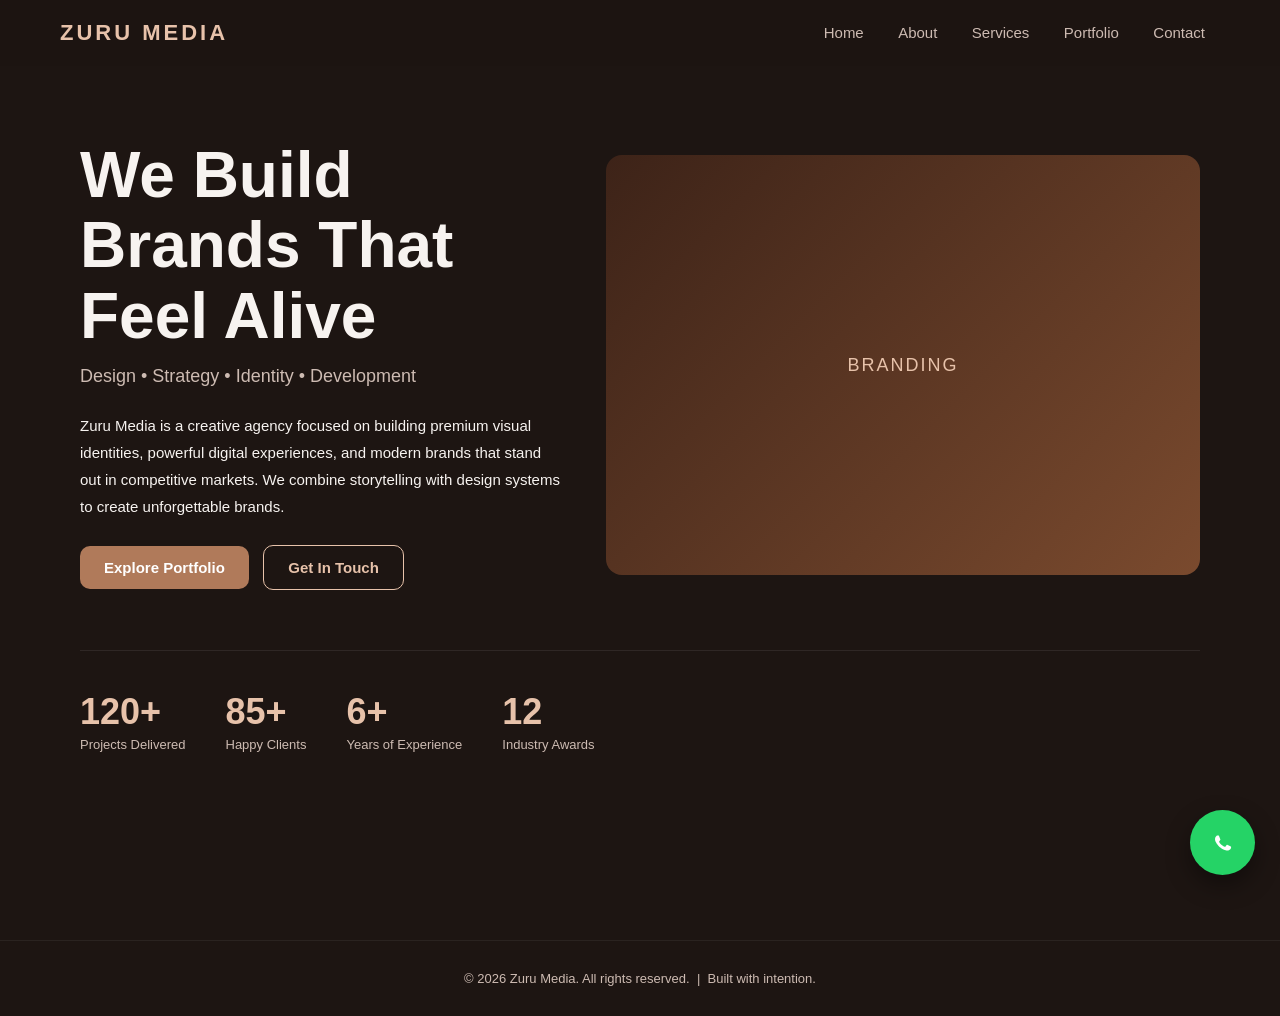
==== index.html @ 412f6a5a "Create index.html with basic layout and styles Add initial HTML structure and styles for Zuru Media " ====
<!DOCTYPE html>  <html lang="en">  
<head>  
<meta charset="UTF-8">  
<meta name="viewport" content="width=device-width, initial-scale=1.0">  
<title>Zuru Media — Elite Studio</title>  <style>  
:root{  
  --bg:#1d1512;  
  --panel:#261c18;  
  --card:#2f221d;  
  --text:#f7f3f0;  
  --muted:#cdbbb2;  
  --accent:#b07a5a;  
  --accent2:#e7c2aa;  
}  
  
*{  
  margin:0;  
  padding:0;  
  box-sizing:border-box;  
  font-family:Segoe UI, sans-serif;  
}  
  
body{  
  background:var(--bg);  
  color:var(--text);  
  overflow-x:hidden;  
}  
  
/* ================= INTRO ================= */  
#intro{  
  position:fixed;  
  inset:0;  
  background:var(--bg);  
  display:flex;  
  flex-direction:column;  
  justify-content:center;  
  align-items:center;  
  z-index:9999;  
  animation:fadeOut 2.5s ease forwards;  
  animation-delay:2s;  
}  
  
#intro h1{  
  font-size:60px;  
  letter-spacing:6px;  
  color:var(--accent2);  
}  
  
#intro p{  
  color:var(--muted);  
  margin-top:10px;  
}  
  
@keyframes fadeOut{  
  to{opacity:0; visibility:hidden;}  
}  
  
/* ================= HEADER ================= */  
header{  
  position:fixed;  
  top:0;  
  width:100%;  
  padding:20px 60px;  
  display:flex;  
  justify-content:space-between;  
  align-items:center;  
  background:rgba(29,21,18,0.85);  
  backdrop-filter:blur(12px);  
  z-index:1000;  
}  
  
.logo{  
  font-size:22px;  
  font-weight:700;  
  letter-spacing:3px;  
  color:var(--accent2);  
}  
  
nav a{  
  margin:0 15px;  
  text-decoration:none;  
  color:var(--muted);  
  font-size:15px;  
  cursor:pointer;  
}  
  
nav a:hover{  
  color:var(--accent2);  
}  
  
/* ================= PAGES ================= */  
.page{  
  display:none;  
  padding:140px 80px 80px;  
  min-height:100vh;  
  animation:fade .6s ease;  
}  
  
.active{display:block;}  
  
@keyframes fade{  
  from{opacity:0; transform:translateY(25px);}  
  to{opacity:1; transform:translateY(0);}  
}  
  
/* ================= HOME ================= */  
.hero{  
  display:flex;  
  justify-content:space-between;  
  align-items:center;  
  gap:40px;  
}  
  
.hero-text{  
  width:45%;  
}  
  
.hero-text h1{  
  font-size:64px;  
  line-height:1.1;  
}  
  
.hero-text p{  
  font-size:18px;  
  color:var(--muted);  
  margin-top:15px;  
}  
  
.hero-text .desc{  
  margin-top:25px;  
  line-height:1.8;  
  font-size:15px;  
}  
  
/* RIGHT SLIDER */  
.slider{  
  width:55%;  
  overflow:hidden;  
  border-radius:16px;  
  position:relative;  
}  
  
.slides{  
  display:flex;  
  width:300%;  
  animation:slide 10s infinite;  
}  
  
.slides img{  
  width:33.333%;  
  height:420px;  
  object-fit:cover;  
}  
  
/* Placeholder slides using gradient blocks */  
.slide-placeholder{  
  width:33.333%;  
  height:420px;  
  flex-shrink:0;  
}  
  
@keyframes slide{  
  0%  {transform:translateX(0);}  
  33% {transform:translateX(-33.333%);}  
  66% {transform:translateX(-66.666%);}  
  100%{transform:translateX(0);}  
}  
  
/* BUTTONS */  
.btn{  
  margin-top:25px;  
  padding:13px 24px;  
  border:none;  
  border-radius:10px;  
  cursor:pointer;  
  font-size:15px;  
  font-weight:600;  
  margin-right:10px;  
  transition:.3s;  
}  
  
.btn-primary{  
  background:var(--accent);  
  color:white;  
}  
  
.btn-primary:hover{  
  background:#c98a68;  
}  
  
.btn-outline{  
  border:1px solid var(--accent2);  
  background:transparent;  
  color:var(--accent2);  
}  
  
.btn-outline:hover{  
  background:var(--accent2);  
  color:var(--bg);  
}  
  
/* ================= STATS ================= */  
.stats{  
  display:flex;  
  gap:40px;  
  margin-top:60px;  
  padding-top:40px;  
  border-top:1px solid rgba(255,255,255,0.08);  
}  
  
.stat h2{  
  font-size:36px;  
  color:var(--accent2);  
}  
  
.stat p{  
  font-size:13px;  
  color:var(--muted);  
  margin-top:4px;  
}  
  
/* ================= SECTION TITLES ================= */  
.section-title{  
  font-size:38px;  
  margin-bottom:10px;  
}  
  
.section-sub{  
  color:var(--muted);  
  margin-bottom:40px;  
  font-size:15px;  
}  
  
/* ================= GRID ================= */  
.grid{  
  display:grid;  
  grid-template-columns:repeat(3,1fr);  
  gap:20px;  
}  
  
/* CARDS */  
.card{  
  background:var(--card);  
  padding:20px;  
  border-radius:14px;  
  transition:.3s;  
  border:1px solid rgba(255,255,255,0.05);  
}  
  
.card:hover{  
  transform:translateY(-8px);  
  border-color:var(--accent);  
}  
  
.card-icon{  
  font-size:32px;  
  margin-bottom:14px;  
}  
  
.card h3{  
  font-size:18px;  
  margin-bottom:8px;  
  color:var(--accent2);  
}  
  
.card p{  
  font-size:14px;  
  color:var(--muted);  
  line-height:1.7;  
}  
  
/* PORTFOLIO */  
.card img{  
  width:100%;  
  height:200px;  
  object-fit:cover;  
  border-radius:10px;  
  margin-bottom:14px;  
}  
  
.portfolio-placeholder{  
  width:100%;  
  height:200px;  
  border-radius:10px;  
  margin-bottom:14px;  
}  
  
.tag{  
  display:inline-block;  
  font-size:11px;  
  padding:4px 10px;  
  border-radius:20px;  
  background:rgba(176,122,90,0.2);  
  color:var(--accent2);  
  margin-bottom:8px;  
}  
  
/* ================= ABOUT ================= */  
.about-grid{  
  display:grid;  
  grid-template-columns:1fr 1fr;  
  gap:60px;  
  align-items:center;  
}  
  
.about-text{  
  font-size:16px;  
  line-height:2;  
  color:var(--muted);  
}  
  
.about-text h2{  
  font-size:36px;  
  color:var(--text);  
  margin-bottom:20px;  
}  
  
.about-values{  
  display:grid;  
  grid-template-columns:1fr 1fr;  
  gap:16px;  
  margin-top:30px;  
}  
  
.value-item{  
  background:var(--card);  
  padding:16px;  
  border-radius:12px;  
  border-left:3px solid var(--accent);  
}  
  
.value-item h4{  
  color:var(--accent2);  
  margin-bottom:4px;  
}  
  
.value-item p{  
  font-size:13px;  
  color:var(--muted);  
}  
  
.team-card{  
  background:var(--card);  
  border-radius:14px;  
  overflow:hidden;  
  text-align:center;  
  padding-bottom:20px;  
  border:1px solid rgba(255,255,255,0.05);  
}  
  
.team-avatar{  
  width:100%;  
  height:220px;  
  display:flex;  
  align-items:center;  
  justify-content:center;  
  font-size:60px;  
  background:linear-gradient(135deg, #2f221d, #3d2a23);  
  margin-bottom:16px;  
}  
  
.team-card h4{  
  font-size:16px;  
  color:var(--accent2);  
}  
  
.team-card p{  
  font-size:13px;  
  color:var(--muted);  
  margin-top:4px;  
}  
  
/* ================= CONTACT ================= */  
.contact-grid{  
  display:grid;  
  grid-template-columns:1fr 1fr;  
  gap:60px;  
}  
  
.contact-info h3{  
  font-size:22px;  
  color:var(--accent2);  
  margin-bottom:20px;  
}  
  
.contact-item{  
  display:flex;  
  align-items:center;  
  gap:14px;  
  margin-bottom:20px;  
  font-size:15px;  
  color:var(--muted);  
}  
  
.contact-item span:first-child{  
  font-size:22px;  
}  
  
input, textarea{  
  width:100%;  
  padding:16px;  
  margin:8px 0;  
  border-radius:10px;  
  background:var(--panel);  
  border:1px solid rgba(255,255,255,0.08);  
  color:white;  
  font-size:15px;  
  outline:none;  
  transition:.3s;  
}  
  
input:focus, textarea:focus{  
  border-color:var(--accent);  
}  
  
textarea{  
  resize:vertical;  
  min-height:140px;  
}  
  
/* ================= FOOTER ================= */  
footer{  
  text-align:center;  
  padding:30px;  
  color:var(--muted);  
  font-size:13px;  
  border-top:1px solid rgba(255,255,255,0.06);  
  margin-top:40px;  
}  
  
/* ================= WHATSAPP ================= */  
.whatsapp{  
  position:fixed;  
  bottom:25px;  
  right:25px;  
  width:65px;  
  height:65px;  
  border-radius:50%;  
  background:#25D366;  
  display:flex;  
  align-items:center;  
  justify-content:center;  
  font-size:30px;  
  box-shadow:0 10px 25px rgba(0,0,0,0.4);  
  text-decoration:none;  
  transition:0.3s;  
  z-index:500;  
}  
  
.whatsapp:hover{  
  transform:scale(1.1);  
}  
  
/* ================= RESPONSIVE ================= */  
@media(max-width:900px){  
  .hero{flex-direction:column;}  
  .hero-text, .slider{width:100%;}  
  .hero-text h1{font-size:40px;}  
  .grid{grid-template-columns:1fr 1fr;}  
  .about-grid, .contact-grid{grid-template-columns:1fr;}  
  .page{padding:120px 30px 60px;}  
  header{padding:18px 24px;}  
}  
  
@media(max-width:600px){  
  .grid{grid-template-columns:1fr;}  
  .stats{flex-wrap:wrap; gap:24px;}  
  .about-values{grid-template-columns:1fr;}  
}  
</style>  </head>  <body>  <!-- INTRO -->  <div id="intro">  
  <h1>ZURU MEDIA</h1>  
  <p>Creative Studio • Branding • Web • Design</p>  
</div>  <!-- HEADER -->  <header>  
  <div class="logo">ZURU MEDIA</div>  
  <nav>  
    <a onclick="go('home')">Home</a>  
    <a onclick="go('about')">About</a>  
    <a onclick="go('services')">Services</a>  
    <a onclick="go('portfolio')">Portfolio</a>  
    <a onclick="go('contact')">Contact</a>  
  </nav>  
</header>  <!-- ==================== HOME ==================== -->  <div class="page active" id="home">  
  <div class="hero">  <div class="hero-text">  
  <h1>We Build Brands That Feel Alive</h1>  
  <p>Design • Strategy • Identity • Development</p>  
  <div class="desc">  
    Zuru Media is a creative agency focused on building premium visual identities,  
    powerful digital experiences, and modern brands that stand out in competitive markets.  
    We combine storytelling with design systems to create unforgettable brands.  
  </div>  
  <button class="btn btn-primary" onclick="go('portfolio')">Explore Portfolio</button>  
  <button class="btn btn-outline" onclick="go('contact')">Get In Touch</button>  
</div>  

<!-- IMAGE SLIDER -->  
<div class="slider">  
  <div class="slides">  
    <div class="slide-placeholder" style="background:linear-gradient(135deg,#3d2318,#7a4a2e);display:flex;align-items:center;justify-content:center;font-size:18px;color:var(--accent2);letter-spacing:2px;">BRANDING</div>  
    <div class="slide-placeholder" style="background:linear-gradient(135deg,#1a2a3a,#2e4a6a);display:flex;align-items:center;justify-content:center;font-size:18px;color:#a0c4e8;letter-spacing:2px;">WEB DESIGN</div>  
    <div class="slide-placeholder" style="background:linear-gradient(135deg,#1e2d1e,#3a5c3a);display:flex;align-items:center;justify-content:center;font-size:18px;color:#a8d5a2;letter-spacing:2px;">IDENTITY</div>  
  </div>  
</div>

  </div>    <!-- STATS -->    <div class="stats">  
    <div class="stat"><h2>120+</h2><p>Projects Delivered</p></div>  
    <div class="stat"><h2>85+</h2><p>Happy Clients</p></div>  
    <div class="stat"><h2>6+</h2><p>Years of Experience</p></div>  
    <div class="stat"><h2>12</h2><p>Industry Awards</p></div>  
  </div>  
</div>  <!-- ==================== ABOUT ==================== -->  <div class="page" id="about">  
  <h2 class="section-title">About Zuru Media</h2>  
  <p class="section-sub">Who we are and what drives us</p>    <div class="about-grid">  
    <div class="about-text">  
      <h2>A Studio Built on Bold Ideas</h2>  
      <p>  
        Founded with a passion for purposeful design, Zuru Media has grown into a full-service  
        creative studio trusted by startups, established businesses, and personal brands alike.  
        We believe great design isn't decoration — it's communication.  
      </p>  
      <p style="margin-top:16px;">  
        Our team of designers, strategists, and developers work in close collaboration to deliver  
        cohesive brand systems that are both beautiful and functional. Every project starts with  
        listening, understanding your vision, and translating it into something the world will remember.  
      </p>  <div class="about-values">  
    <div class="value-item"><h4>🎯 Purpose-Led</h4><p>Every decision tied to your goal.</p></div>  
    <div class="value-item"><h4>✦ Premium Quality</h4><p>No shortcuts, ever.</p></div>  
    <div class="value-item"><h4>🤝 Collaborative</h4><p>You're part of the process.</p></div>  
    <div class="value-item"><h4>⚡ Fast Delivery</h4><p>Timelines we actually keep.</p></div>  
  </div>  
</div>  

<!-- TEAM -->  
<div>  
  <div class="grid" style="grid-template-columns:1fr 1fr;">  
    <div class="team-card">  
      <div class="team-avatar">👤</div>  
      <h4>Nicholas Chijindu Destiny Onyekaozuru</h4>  
      <p>Founder & Creative Director</p>  
    </div>  
    <div class="team-card">  
      <div class="team-avatar">👤</div>  
      <h4>Maya Osai</h4>  
      <p>Lead Brand Strategist</p>  
    </div>  
    <div class="team-card">  
      <div class="team-avatar">👤</div>  
      <h4>Joe Godson</h4>  
      <p>UI / UX Designer</p>  
    </div>  
    <div class="team-card">  
      <div class="team-avatar">👤</div>  
      <h4>Destiny Nicholas</h4>  
      <p>Web Developer</p>  
    </div>  
  </div>  
</div>

  </div>  
</div>  <!-- ==================== SERVICES ==================== -->  <div class="page" id="services">  
  <h2 class="section-title">Our Services</h2>  
  <p class="section-sub">Everything you need to build and grow your brand</p>    <div class="grid">  
    <div class="card">  
      <div class="card-icon">🎨</div>  
      <h3>Brand Identity</h3>  
      <p>Logo design, colour systems, typography, brand guidelines, and full visual identity packages crafted to make you instantly recognisable.</p>  
    </div>  
    <div class="card">  
      <div class="card-icon">💻</div>  
      <h3>Web Design & Dev</h3>  
      <p>Custom websites and landing pages that are fast, responsive, and conversion-optimised — built from scratch or on modern platforms.</p>  
    </div>  
    <div class="card">  
      <div class="card-icon">📱</div>  
      <h3>Social Media Design</h3>  
      <p>Scroll-stopping content templates, profile branding, and campaign visuals that keep your social presence consistent and compelling.</p>  
    </div>  
    <div class="card">  
      <div class="card-icon">📦</div>  
      <h3>Packaging Design</h3>  
      <p>Product packaging that stands out on shelves and online — from concept sketches to print-ready files with supplier coordination.</p>  
    </div>  
    <div class="card">  
      <div class="card-icon">🎬</div>  
      <h3>Motion & Video</h3>  
      <p>Animated logos, explainer videos, social reels, and brand films that bring your story to life with polish and energy.</p>  
    </div>  
    <div class="card">  
      <div class="card-icon">📈</div>  
      <h3>Brand Strategy</h3>  
      <p>Positioning, tone of voice, audience research, and competitive analysis — the strategic foundation every great brand is built on.</p>  
    </div>  
  </div>  
</div>  <!-- ==================== PORTFOLIO ==================== -->  <div class="page" id="portfolio">  
  <h2 class="section-title">Our Work</h2>  
  <p class="section-sub">Selected projects from our studio</p>    <div class="grid">  
    <div class="card">  
      <div class="portfolio-placeholder" style="background:linear-gradient(135deg,#3d2318,#7a4a2e);display:flex;align-items:center;justify-content:center;font-size:30px;">🏷️</div>  
      <span class="tag">Branding</span>  
      <h3>Kova Coffee Co.</h3>  
      <p style="font-size:14px;color:var(--muted);">Full brand identity, packaging, and web presence for an artisan coffee roastery.</p>  
    </div>  
    <div class="card">  
      <div class="portfolio-placeholder" style="background:linear-gradient(135deg,#1a2a3a,#2e4a6a);display:flex;align-items:center;justify-content:center;font-size:30px;">💻</div>  
      <span class="tag">Web Design</span>  
      <h3>Nexus Architecture</h3>  
      <p style="font-size:14px;color:var(--muted);">Minimal, award-winning website for a modern architecture and interiors firm.</p>  
    </div>  
    <div class="card">  
      <div class="portfolio-placeholder" style="background:linear-gradient(135deg,#2a1a3a,#5a2e6a);display:flex;align-items:center;justify-content:center;font-size:30px;">📦</div>  
      <span class="tag">Packaging</span>  
      <h3>Lumé Skincare</h3>  
      <p style="font-size:14px;color:var(--muted);">Luxury packaging system and brand identity for a premium skincare launch.</p>  
    </div>  
    <div class="card">  
      <div class="portfolio-placeholder" style="background:linear-gradient(135deg,#1e2d1e,#3a5c3a);display:flex;align-items:center;justify-content:center;font-size:30px;">📱</div>  
      <span class="tag">Social Media</span>  
      <h3>Verde Restaurant</h3>  
      <p style="font-size:14px;color:var(--muted);">Social content system, rebranding, and campaign design for a trendy urban eatery.</p>  
    </div>  
    <div class="card">  
      <div class="portfolio-placeholder" style="background:linear-gradient(135deg,#3a2a1e,#6a4a2e);display:flex;align-items:center;justify-content:center;font-size:30px;">🎬</div>  
      <span class="tag">Motion</span>  
      <h3>Orion Tech</h3>  
      <p style="font-size:14px;color:var(--muted);">Animated brand video, logo reveal, and product explainer for a SaaS startup.</p>  
    </div>  
    <div class="card">  
      <div class="portfolio-placeholder" style="background:linear-gradient(135deg,#2a1a1a,#5a2a2a);display:flex;align-items:center;justify-content:center;font-size:30px;">🎨</div>  
      <span class="tag">Brand Strategy</span>  
      <h3>Forma Fitness</h3>  
      <p style="font-size:14px;color:var(--muted);">Full rebrand with new positioning, visual identity, and digital rollout strategy.</p>  
    </div>  
  </div>  
</div>  <!-- ==================== CONTACT ==================== -->  <div class="page" id="contact">  
  <h2 class="section-title">Get In Touch</h2>  
  <p class="section-sub">Let's start building something great together</p>    <div class="contact-grid">  
    <div class="contact-info">  
      <h3>We'd Love to Hear From You</h3>  
      <p style="color:var(--muted);font-size:15px;line-height:1.8;margin-bottom:30px;">  
        Whether you have a clear brief or just an idea, reach out and let's explore what's possible.  
        We typically respond within 24 hours.  
      </p>  
      <div class="contact-item"><span>📧</span><span>hello@zurumedia.com</span></div>  
      <div class="contact-item"><span>📞</span><span>+2348102407071</span></div>  
      <div class="contact-item"><span>📍</span><span>PH · Nigeria · Remote</span></div>  
      <div class="contact-item"><span>🕐</span><span>Mon – Fri, 9am – 6pm</span></div>  
    </div>  <div>  
  <input type="text" placeholder="Your Name" />  
  <input type="email" placeholder="Email Address" />  
  <input type="text" placeholder="Subject" />  
  <textarea placeholder="Tell us about your project..."></textarea>  
  <button class="btn btn-primary" style="width:100%;margin-top:6px;" onclick="handleSubmit()">Send Message</button>  
</div>

  </div>  
</div>  <!-- FOOTER -->  <footer>  
  <p>© 2026 Zuru Media. All rights reserved. &nbsp;|&nbsp; Built with intention.</p>  
</footer>  <!-- WHATSAPP FLOAT -->  <a class="whatsapp" href="https://wa.me/2348102407071" target="_blank" title="Chat on WhatsApp">  
  <svg xmlns="http://www.w3.org/2000/svg" width="32" height="32" viewBox="0 0 24 24" fill="white">  
    <path d="M17.472 14.382c-.297-.149-1.758-.867-2.03-.967-.273-.099-.471-.148-.67.15-.197.297-.767.966-.94 1.164-.173.199-.347.223-.644.075-.297-.15-1.255-.463-2.39-1.475-.883-.788-1.48-1.761-1.653-2.059-.173-.297-.018-.458.13-.606.134-.133.298-.347.446-.52.149-.174.198-.298.298-.497.099-.198.05-.371-.025-.52-.075-.149-.669-1.612-.916-2.207-.242-.579-.487-.5-.669-.51-.173-.008-.371-.01-.57-.01-.198 0-.52.074-.792.372-.272.297-1.04 1.016-1.04 2.479 0 1.462 1.065 2.875 1.213 3.074.149.198 2.096 3.2 5.077 4.487.709.306 1.262.489 1.694.625.712.227 1.36.195 1.871.118.571-.085 1.758-.719 2.006-1.413.248-.694.248-1.289.173-1.413-.074-.124-.272-.198-.57-.347z"/>  
    <path d="M12 0C5.373 0 0 5.373 0 12c0 2.123.554 4.118 1.528 5.847L.057 23.886a.5.5 0 0 0 .609.61l6.102-1.485A
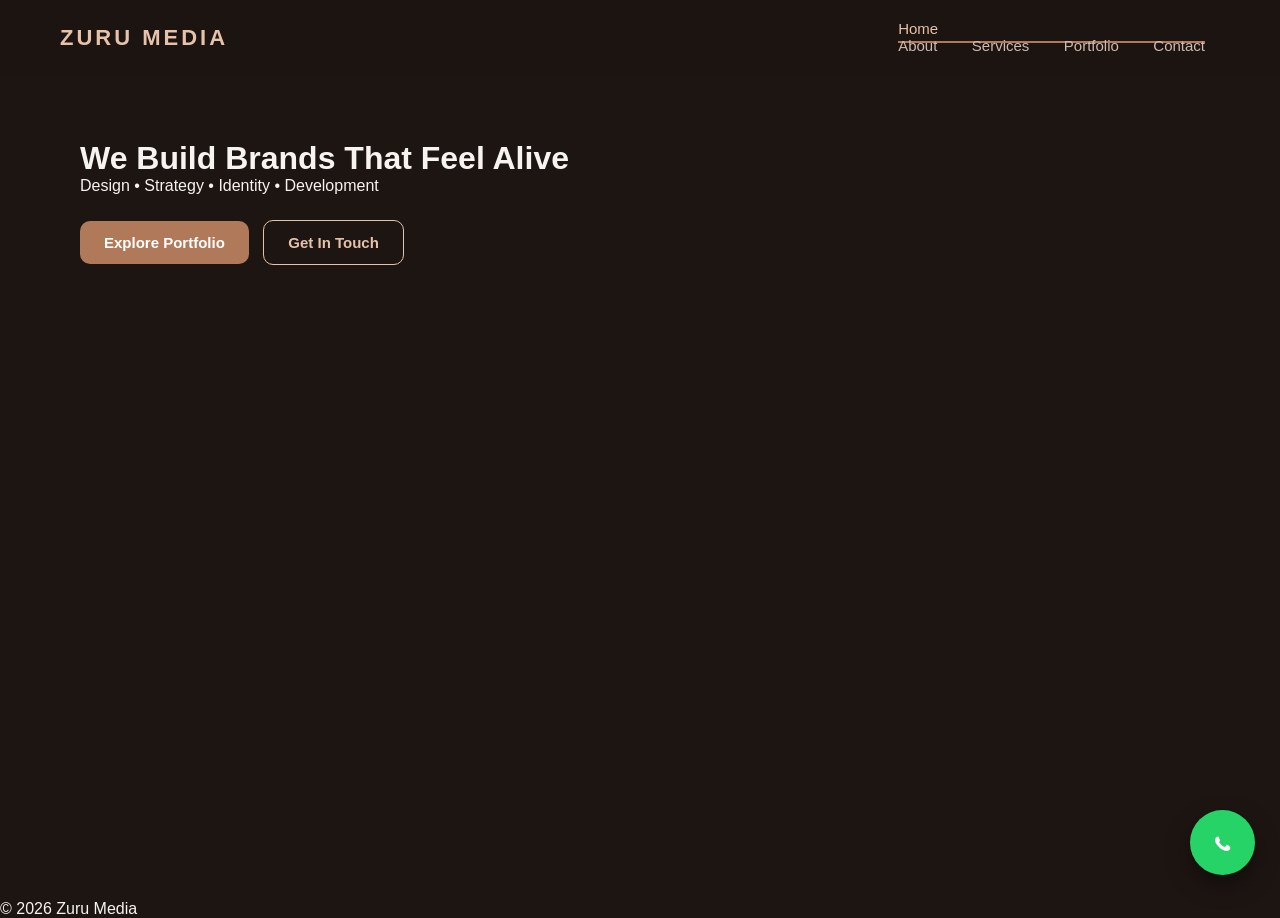
==== commit 1a226038: "Create index.html" ====
--- a/index.html
+++ b/index.html
@@ -1,660 +1,296 @@
-<!DOCTYPE html>  <html lang="en">  
-<head>  
-<meta charset="UTF-8">  
-<meta name="viewport" content="width=device-width, initial-scale=1.0">  
-<title>Zuru Media — Elite Studio</title>  <style>  
-:root{  
-  --bg:#1d1512;  
-  --panel:#261c18;  
-  --card:#2f221d;  
-  --text:#f7f3f0;  
-  --muted:#cdbbb2;  
-  --accent:#b07a5a;  
-  --accent2:#e7c2aa;  
-}  
-  
-*{  
-  margin:0;  
-  padding:0;  
-  box-sizing:border-box;  
-  font-family:Segoe UI, sans-serif;  
-}  
-  
-body{  
-  background:var(--bg);  
-  color:var(--text);  
-  overflow-x:hidden;  
-}  
-  
-/* ================= INTRO ================= */  
-#intro{  
-  position:fixed;  
-  inset:0;  
-  background:var(--bg);  
-  display:flex;  
-  flex-direction:column;  
-  justify-content:center;  
-  align-items:center;  
-  z-index:9999;  
-  animation:fadeOut 2.5s ease forwards;  
-  animation-delay:2s;  
-}  
-  
-#intro h1{  
-  font-size:60px;  
-  letter-spacing:6px;  
-  color:var(--accent2);  
-}  
-  
-#intro p{  
-  color:var(--muted);  
-  margin-top:10px;  
-}  
-  
-@keyframes fadeOut{  
-  to{opacity:0; visibility:hidden;}  
-}  
-  
-/* ================= HEADER ================= */  
-header{  
-  position:fixed;  
-  top:0;  
-  width:100%;  
-  padding:20px 60px;  
-  display:flex;  
-  justify-content:space-between;  
-  align-items:center;  
-  background:rgba(29,21,18,0.85);  
-  backdrop-filter:blur(12px);  
-  z-index:1000;  
-}  
-  
-.logo{  
-  font-size:22px;  
-  font-weight:700;  
-  letter-spacing:3px;  
-  color:var(--accent2);  
-}  
-  
-nav a{  
-  margin:0 15px;  
-  text-decoration:none;  
-  color:var(--muted);  
-  font-size:15px;  
-  cursor:pointer;  
-}  
-  
-nav a:hover{  
-  color:var(--accent2);  
-}  
-  
-/* ================= PAGES ================= */  
-.page{  
-  display:none;  
-  padding:140px 80px 80px;  
-  min-height:100vh;  
-  animation:fade .6s ease;  
-}  
-  
-.active{display:block;}  
-  
-@keyframes fade{  
-  from{opacity:0; transform:translateY(25px);}  
-  to{opacity:1; transform:translateY(0);}  
-}  
-  
-/* ================= HOME ================= */  
-.hero{  
-  display:flex;  
-  justify-content:space-between;  
-  align-items:center;  
-  gap:40px;  
-}  
-  
-.hero-text{  
-  width:45%;  
-}  
-  
-.hero-text h1{  
-  font-size:64px;  
-  line-height:1.1;  
-}  
-  
-.hero-text p{  
-  font-size:18px;  
-  color:var(--muted);  
-  margin-top:15px;  
-}  
-  
-.hero-text .desc{  
-  margin-top:25px;  
-  line-height:1.8;  
-  font-size:15px;  
-}  
-  
-/* RIGHT SLIDER */  
-.slider{  
-  width:55%;  
-  overflow:hidden;  
-  border-radius:16px;  
-  position:relative;  
-}  
-  
-.slides{  
-  display:flex;  
-  width:300%;  
-  animation:slide 10s infinite;  
-}  
-  
-.slides img{  
-  width:33.333%;  
-  height:420px;  
-  object-fit:cover;  
-}  
-  
-/* Placeholder slides using gradient blocks */  
-.slide-placeholder{  
-  width:33.333%;  
-  height:420px;  
-  flex-shrink:0;  
-}  
-  
-@keyframes slide{  
-  0%  {transform:translateX(0);}  
-  33% {transform:translateX(-33.333%);}  
-  66% {transform:translateX(-66.666%);}  
-  100%{transform:translateX(0);}  
-}  
-  
-/* BUTTONS */  
-.btn{  
-  margin-top:25px;  
-  padding:13px 24px;  
-  border:none;  
-  border-radius:10px;  
-  cursor:pointer;  
-  font-size:15px;  
-  font-weight:600;  
-  margin-right:10px;  
-  transition:.3s;  
-}  
-  
-.btn-primary{  
-  background:var(--accent);  
-  color:white;  
-}  
-  
-.btn-primary:hover{  
-  background:#c98a68;  
-}  
-  
-.btn-outline{  
-  border:1px solid var(--accent2);  
-  background:transparent;  
-  color:var(--accent2);  
-}  
-  
-.btn-outline:hover{  
-  background:var(--accent2);  
-  color:var(--bg);  
-}  
-  
-/* ================= STATS ================= */  
-.stats{  
-  display:flex;  
-  gap:40px;  
-  margin-top:60px;  
-  padding-top:40px;  
-  border-top:1px solid rgba(255,255,255,0.08);  
-}  
-  
-.stat h2{  
-  font-size:36px;  
-  color:var(--accent2);  
-}  
-  
-.stat p{  
-  font-size:13px;  
-  color:var(--muted);  
-  margin-top:4px;  
-}  
-  
-/* ================= SECTION TITLES ================= */  
-.section-title{  
-  font-size:38px;  
-  margin-bottom:10px;  
-}  
-  
-.section-sub{  
-  color:var(--muted);  
-  margin-bottom:40px;  
-  font-size:15px;  
-}  
-  
-/* ================= GRID ================= */  
-.grid{  
-  display:grid;  
-  grid-template-columns:repeat(3,1fr);  
-  gap:20px;  
-}  
-  
-/* CARDS */  
-.card{  
-  background:var(--card);  
-  padding:20px;  
-  border-radius:14px;  
-  transition:.3s;  
-  border:1px solid rgba(255,255,255,0.05);  
-}  
-  
-.card:hover{  
-  transform:translateY(-8px);  
-  border-color:var(--accent);  
-}  
-  
-.card-icon{  
-  font-size:32px;  
-  margin-bottom:14px;  
-}  
-  
-.card h3{  
-  font-size:18px;  
-  margin-bottom:8px;  
-  color:var(--accent2);  
-}  
-  
-.card p{  
-  font-size:14px;  
-  color:var(--muted);  
-  line-height:1.7;  
-}  
-  
-/* PORTFOLIO */  
-.card img{  
-  width:100%;  
-  height:200px;  
-  object-fit:cover;  
-  border-radius:10px;  
-  margin-bottom:14px;  
-}  
-  
-.portfolio-placeholder{  
-  width:100%;  
-  height:200px;  
-  border-radius:10px;  
-  margin-bottom:14px;  
-}  
-  
-.tag{  
-  display:inline-block;  
-  font-size:11px;  
-  padding:4px 10px;  
-  border-radius:20px;  
-  background:rgba(176,122,90,0.2);  
-  color:var(--accent2);  
-  margin-bottom:8px;  
-}  
-  
-/* ================= ABOUT ================= */  
-.about-grid{  
-  display:grid;  
-  grid-template-columns:1fr 1fr;  
-  gap:60px;  
-  align-items:center;  
-}  
-  
-.about-text{  
-  font-size:16px;  
-  line-height:2;  
-  color:var(--muted);  
-}  
-  
-.about-text h2{  
-  font-size:36px;  
-  color:var(--text);  
-  margin-bottom:20px;  
-}  
-  
-.about-values{  
-  display:grid;  
-  grid-template-columns:1fr 1fr;  
-  gap:16px;  
-  margin-top:30px;  
-}  
-  
-.value-item{  
-  background:var(--card);  
-  padding:16px;  
-  border-radius:12px;  
-  border-left:3px solid var(--accent);  
-}  
-  
-.value-item h4{  
-  color:var(--accent2);  
-  margin-bottom:4px;  
-}  
-  
-.value-item p{  
-  font-size:13px;  
-  color:var(--muted);  
-}  
-  
-.team-card{  
-  background:var(--card);  
-  border-radius:14px;  
-  overflow:hidden;  
-  text-align:center;  
-  padding-bottom:20px;  
-  border:1px solid rgba(255,255,255,0.05);  
-}  
-  
-.team-avatar{  
-  width:100%;  
-  height:220px;  
-  display:flex;  
-  align-items:center;  
-  justify-content:center;  
-  font-size:60px;  
-  background:linear-gradient(135deg, #2f221d, #3d2a23);  
-  margin-bottom:16px;  
-}  
-  
-.team-card h4{  
-  font-size:16px;  
-  color:var(--accent2);  
-}  
-  
-.team-card p{  
-  font-size:13px;  
-  color:var(--muted);  
-  margin-top:4px;  
-}  
-  
-/* ================= CONTACT ================= */  
-.contact-grid{  
-  display:grid;  
-  grid-template-columns:1fr 1fr;  
-  gap:60px;  
-}  
-  
-.contact-info h3{  
-  font-size:22px;  
-  color:var(--accent2);  
-  margin-bottom:20px;  
-}  
-  
-.contact-item{  
-  display:flex;  
-  align-items:center;  
-  gap:14px;  
-  margin-bottom:20px;  
-  font-size:15px;  
-  color:var(--muted);  
-}  
-  
-.contact-item span:first-child{  
-  font-size:22px;  
-}  
-  
-input, textarea{  
-  width:100%;  
-  padding:16px;  
-  margin:8px 0;  
-  border-radius:10px;  
-  background:var(--panel);  
-  border:1px solid rgba(255,255,255,0.08);  
-  color:white;  
-  font-size:15px;  
-  outline:none;  
-  transition:.3s;  
-}  
-  
-input:focus, textarea:focus{  
-  border-color:var(--accent);  
-}  
-  
-textarea{  
-  resize:vertical;  
-  min-height:140px;  
-}  
-  
-/* ================= FOOTER ================= */  
-footer{  
-  text-align:center;  
-  padding:30px;  
-  color:var(--muted);  
-  font-size:13px;  
-  border-top:1px solid rgba(255,255,255,0.06);  
-  margin-top:40px;  
-}  
-  
-/* ================= WHATSAPP ================= */  
-.whatsapp{  
-  position:fixed;  
-  bottom:25px;  
-  right:25px;  
-  width:65px;  
-  height:65px;  
-  border-radius:50%;  
-  background:#25D366;  
-  display:flex;  
-  align-items:center;  
-  justify-content:center;  
-  font-size:30px;  
-  box-shadow:0 10px 25px rgba(0,0,0,0.4);  
-  text-decoration:none;  
-  transition:0.3s;  
-  z-index:500;  
-}  
-  
-.whatsapp:hover{  
-  transform:scale(1.1);  
-}  
-  
-/* ================= RESPONSIVE ================= */  
-@media(max-width:900px){  
-  .hero{flex-direction:column;}  
-  .hero-text, .slider{width:100%;}  
-  .hero-text h1{font-size:40px;}  
-  .grid{grid-template-columns:1fr 1fr;}  
-  .about-grid, .contact-grid{grid-template-columns:1fr;}  
-  .page{padding:120px 30px 60px;}  
-  header{padding:18px 24px;}  
-}  
-  
-@media(max-width:600px){  
-  .grid{grid-template-columns:1fr;}  
-  .stats{flex-wrap:wrap; gap:24px;}  
-  .about-values{grid-template-columns:1fr;}  
-}  
-</style>  </head>  <body>  <!-- INTRO -->  <div id="intro">  
-  <h1>ZURU MEDIA</h1>  
-  <p>Creative Studio • Branding • Web • Design</p>  
-</div>  <!-- HEADER -->  <header>  
-  <div class="logo">ZURU MEDIA</div>  
-  <nav>  
-    <a onclick="go('home')">Home</a>  
-    <a onclick="go('about')">About</a>  
-    <a onclick="go('services')">Services</a>  
-    <a onclick="go('portfolio')">Portfolio</a>  
-    <a onclick="go('contact')">Contact</a>  
-  </nav>  
-</header>  <!-- ==================== HOME ==================== -->  <div class="page active" id="home">  
-  <div class="hero">  <div class="hero-text">  
-  <h1>We Build Brands That Feel Alive</h1>  
-  <p>Design • Strategy • Identity • Development</p>  
-  <div class="desc">  
-    Zuru Media is a creative agency focused on building premium visual identities,  
-    powerful digital experiences, and modern brands that stand out in competitive markets.  
-    We combine storytelling with design systems to create unforgettable brands.  
-  </div>  
-  <button class="btn btn-primary" onclick="go('portfolio')">Explore Portfolio</button>  
-  <button class="btn btn-outline" onclick="go('contact')">Get In Touch</button>  
-</div>  
-
-<!-- IMAGE SLIDER -->  
-<div class="slider">  
-  <div class="slides">  
-    <div class="slide-placeholder" style="background:linear-gradient(135deg,#3d2318,#7a4a2e);display:flex;align-items:center;justify-content:center;font-size:18px;color:var(--accent2);letter-spacing:2px;">BRANDING</div>  
-    <div class="slide-placeholder" style="background:linear-gradient(135deg,#1a2a3a,#2e4a6a);display:flex;align-items:center;justify-content:center;font-size:18px;color:#a0c4e8;letter-spacing:2px;">WEB DESIGN</div>  
-    <div class="slide-placeholder" style="background:linear-gradient(135deg,#1e2d1e,#3a5c3a);display:flex;align-items:center;justify-content:center;font-size:18px;color:#a8d5a2;letter-spacing:2px;">IDENTITY</div>  
-  </div>  
+<!DOCTYPE html>
+<html lang="en">
+<head>
+<meta charset="UTF-8">
+<meta name="viewport" content="width=device-width, initial-scale=1.0">
+<title>Zuru Media — Elite Studio</title>
+
+<style>
+:root{
+  --bg:#1d1512;
+  --panel:#261c18;
+  --card:#2f221d;
+  --text:#f7f3f0;
+  --muted:#cdbbb2;
+  --accent:#b07a5a;
+  --accent2:#e7c2aa;
+}
+
+*{
+  margin:0;
+  padding:0;
+  box-sizing:border-box;
+  font-family:Segoe UI, sans-serif;
+}
+
+body{
+  background:var(--bg);
+  color:var(--text);
+  overflow-x:hidden;
+}
+
+/* ================= INTRO ================= */
+#intro{
+  position:fixed;
+  inset:0;
+  background:var(--bg);
+  display:flex;
+  flex-direction:column;
+  justify-content:center;
+  align-items:center;
+  z-index:9999;
+  animation:fadeOut 2.5s ease forwards;
+  animation-delay:2s;
+}
+
+#intro h1{
+  font-size:60px;
+  letter-spacing:6px;
+  color:var(--accent2);
+}
+
+#intro p{
+  color:var(--muted);
+  margin-top:10px;
+}
+
+@keyframes fadeOut{
+  to{opacity:0; visibility:hidden;}
+}
+
+/* ================= HEADER ================= */
+header{
+  position:fixed;
+  top:0;
+  width:100%;
+  padding:20px 60px;
+  display:flex;
+  justify-content:space-between;
+  align-items:center;
+  background:rgba(29,21,18,0.85);
+  backdrop-filter:blur(12px);
+  z-index:1000;
+}
+
+.logo{
+  font-size:22px;
+  font-weight:700;
+  letter-spacing:3px;
+  color:var(--accent2);
+}
+
+nav a{
+  margin:0 15px;
+  text-decoration:none;
+  color:var(--muted);
+  font-size:15px;
+  cursor:pointer;
+  position:relative;
+}
+
+nav a.active,
+nav a:hover{
+  color:var(--accent2);
+}
+
+nav a.active::after{
+  content:"";
+  position:absolute;
+  left:0;
+  bottom:-6px;
+  width:100%;
+  height:2px;
+  background:var(--accent);
+}
+
+/* ================= PAGES ================= */
+.page{
+  display:none;
+  padding:140px 80px 80px;
+  min-height:100vh;
+  animation:fade .6s ease;
+}
+
+.active{display:block;}
+
+@keyframes fade{
+  from{opacity:0; transform:translateY(25px);}
+  to{opacity:1; transform:translateY(0);}
+}
+
+/* ================= AOS STYLE ================= */
+.aos{
+  opacity:0;
+  transform:translateY(30px);
+  transition:all .8s ease;
+}
+.aos.show{
+  opacity:1;
+  transform:translateY(0);
+}
+
+/* ================= BUTTONS ================= */
+.btn{
+  margin-top:25px;
+  padding:13px 24px;
+  border:none;
+  border-radius:10px;
+  cursor:pointer;
+  font-size:15px;
+  font-weight:600;
+  margin-right:10px;
+  transition:.3s;
+}
+
+.btn-primary{
+  background:var(--accent);
+  color:white;
+}
+
+.btn-primary:hover{
+  transform:translateY(-2px);
+}
+
+.btn-outline{
+  border:1px solid var(--accent2);
+  background:transparent;
+  color:var(--accent2);
+}
+
+/* ================= HERO ================= */
+.hero{
+  display:flex;
+  justify-content:space-between;
+  align-items:center;
+  gap:40px;
+}
+
+/* WhatsApp Floating (IMPROVED) */
+.whatsapp{
+  position:fixed;
+  bottom:25px;
+  right:25px;
+  width:65px;
+  height:65px;
+  border-radius:50%;
+  background:#25D366;
+  display:flex;
+  align-items:center;
+  justify-content:center;
+  box-shadow:0 10px 25px rgba(0,0,0,0.4);
+  z-index:500;
+  animation:pulse 2s infinite;
+  transition:.3s;
+}
+
+.whatsapp:hover{
+  transform:scale(1.15);
+}
+
+@keyframes pulse{
+  0%{box-shadow:0 0 0 0 rgba(37,211,102,0.5);}
+  70%{box-shadow:0 0 0 15px rgba(37,211,102,0);}
+  100%{box-shadow:0 0 0 0 rgba(37,211,102,0);}
+}
+
+/* ================= RESPONSIVE ================= */
+@media(max-width:900px){
+  .hero{flex-direction:column;}
+  .page{padding:120px 25px;}
+  header{padding:15px 20px;}
+}
+</style>
+</head>
+
+<body>
+
+<div id="intro">
+  <h1>ZURU MEDIA</h1>
+  <p>Creative Studio • Branding • Web • Design</p>
 </div>
 
-  </div>    <!-- STATS -->    <div class="stats">  
-    <div class="stat"><h2>120+</h2><p>Projects Delivered</p></div>  
-    <div class="stat"><h2>85+</h2><p>Happy Clients</p></div>  
-    <div class="stat"><h2>6+</h2><p>Years of Experience</p></div>  
-    <div class="stat"><h2>12</h2><p>Industry Awards</p></div>  
-  </div>  
-</div>  <!-- ==================== ABOUT ==================== -->  <div class="page" id="about">  
-  <h2 class="section-title">About Zuru Media</h2>  
-  <p class="section-sub">Who we are and what drives us</p>    <div class="about-grid">  
-    <div class="about-text">  
-      <h2>A Studio Built on Bold Ideas</h2>  
-      <p>  
-        Founded with a passion for purposeful design, Zuru Media has grown into a full-service  
-        creative studio trusted by startups, established businesses, and personal brands alike.  
-        We believe great design isn't decoration — it's communication.  
-      </p>  
-      <p style="margin-top:16px;">  
-        Our team of designers, strategists, and developers work in close collaboration to deliver  
-        cohesive brand systems that are both beautiful and functional. Every project starts with  
-        listening, understanding your vision, and translating it into something the world will remember.  
-      </p>  <div class="about-values">  
-    <div class="value-item"><h4>🎯 Purpose-Led</h4><p>Every decision tied to your goal.</p></div>  
-    <div class="value-item"><h4>✦ Premium Quality</h4><p>No shortcuts, ever.</p></div>  
-    <div class="value-item"><h4>🤝 Collaborative</h4><p>You're part of the process.</p></div>  
-    <div class="value-item"><h4>⚡ Fast Delivery</h4><p>Timelines we actually keep.</p></div>  
-  </div>  
-</div>  
-
-<!-- TEAM -->  
-<div>  
-  <div class="grid" style="grid-template-columns:1fr 1fr;">  
-    <div class="team-card">  
-      <div class="team-avatar">👤</div>  
-      <h4>Nicholas Chijindu Destiny Onyekaozuru</h4>  
-      <p>Founder & Creative Director</p>  
-    </div>  
-    <div class="team-card">  
-      <div class="team-avatar">👤</div>  
-      <h4>Maya Osai</h4>  
-      <p>Lead Brand Strategist</p>  
-    </div>  
-    <div class="team-card">  
-      <div class="team-avatar">👤</div>  
-      <h4>Joe Godson</h4>  
-      <p>UI / UX Designer</p>  
-    </div>  
-    <div class="team-card">  
-      <div class="team-avatar">👤</div>  
-      <h4>Destiny Nicholas</h4>  
-      <p>Web Developer</p>  
-    </div>  
-  </div>  
+<header>
+  <div class="logo">ZURU MEDIA</div>
+  <nav>
+    <a onclick="go('home')" class="active">Home</a>
+    <a onclick="go('about')">About</a>
+    <a onclick="go('services')">Services</a>
+    <a onclick="go('portfolio')">Portfolio</a>
+    <a onclick="go('contact')">Contact</a>
+  </nav>
+</header>
+
+<!-- HOME -->
+<div class="page active" id="home">
+  <div class="hero aos">
+
+    <div>
+      <h1>We Build Brands That Feel Alive</h1>
+      <p>Design • Strategy • Identity • Development</p>
+
+      <button class="btn btn-primary" onclick="go('portfolio')">Explore Portfolio</button>
+      <button class="btn btn-outline" onclick="go('contact')">Get In Touch</button>
+    </div>
+
+  </div>
 </div>
 
-  </div>  
-</div>  <!-- ==================== SERVICES ==================== -->  <div class="page" id="services">  
-  <h2 class="section-title">Our Services</h2>  
-  <p class="section-sub">Everything you need to build and grow your brand</p>    <div class="grid">  
-    <div class="card">  
-      <div class="card-icon">🎨</div>  
-      <h3>Brand Identity</h3>  
-      <p>Logo design, colour systems, typography, brand guidelines, and full visual identity packages crafted to make you instantly recognisable.</p>  
-    </div>  
-    <div class="card">  
-      <div class="card-icon">💻</div>  
-      <h3>Web Design & Dev</h3>  
-      <p>Custom websites and landing pages that are fast, responsive, and conversion-optimised — built from scratch or on modern platforms.</p>  
-    </div>  
-    <div class="card">  
-      <div class="card-icon">📱</div>  
-      <h3>Social Media Design</h3>  
-      <p>Scroll-stopping content templates, profile branding, and campaign visuals that keep your social presence consistent and compelling.</p>  
-    </div>  
-    <div class="card">  
-      <div class="card-icon">📦</div>  
-      <h3>Packaging Design</h3>  
-      <p>Product packaging that stands out on shelves and online — from concept sketches to print-ready files with supplier coordination.</p>  
-    </div>  
-    <div class="card">  
-      <div class="card-icon">🎬</div>  
-      <h3>Motion & Video</h3>  
-      <p>Animated logos, explainer videos, social reels, and brand films that bring your story to life with polish and energy.</p>  
-    </div>  
-    <div class="card">  
-      <div class="card-icon">📈</div>  
-      <h3>Brand Strategy</h3>  
-      <p>Positioning, tone of voice, audience research, and competitive analysis — the strategic foundation every great brand is built on.</p>  
-    </div>  
-  </div>  
-</div>  <!-- ==================== PORTFOLIO ==================== -->  <div class="page" id="portfolio">  
-  <h2 class="section-title">Our Work</h2>  
-  <p class="section-sub">Selected projects from our studio</p>    <div class="grid">  
-    <div class="card">  
-      <div class="portfolio-placeholder" style="background:linear-gradient(135deg,#3d2318,#7a4a2e);display:flex;align-items:center;justify-content:center;font-size:30px;">🏷️</div>  
-      <span class="tag">Branding</span>  
-      <h3>Kova Coffee Co.</h3>  
-      <p style="font-size:14px;color:var(--muted);">Full brand identity, packaging, and web presence for an artisan coffee roastery.</p>  
-    </div>  
-    <div class="card">  
-      <div class="portfolio-placeholder" style="background:linear-gradient(135deg,#1a2a3a,#2e4a6a);display:flex;align-items:center;justify-content:center;font-size:30px;">💻</div>  
-      <span class="tag">Web Design</span>  
-      <h3>Nexus Architecture</h3>  
-      <p style="font-size:14px;color:var(--muted);">Minimal, award-winning website for a modern architecture and interiors firm.</p>  
-    </div>  
-    <div class="card">  
-      <div class="portfolio-placeholder" style="background:linear-gradient(135deg,#2a1a3a,#5a2e6a);display:flex;align-items:center;justify-content:center;font-size:30px;">📦</div>  
-      <span class="tag">Packaging</span>  
-      <h3>Lumé Skincare</h3>  
-      <p style="font-size:14px;color:var(--muted);">Luxury packaging system and brand identity for a premium skincare launch.</p>  
-    </div>  
-    <div class="card">  
-      <div class="portfolio-placeholder" style="background:linear-gradient(135deg,#1e2d1e,#3a5c3a);display:flex;align-items:center;justify-content:center;font-size:30px;">📱</div>  
-      <span class="tag">Social Media</span>  
-      <h3>Verde Restaurant</h3>  
-      <p style="font-size:14px;color:var(--muted);">Social content system, rebranding, and campaign design for a trendy urban eatery.</p>  
-    </div>  
-    <div class="card">  
-      <div class="portfolio-placeholder" style="background:linear-gradient(135deg,#3a2a1e,#6a4a2e);display:flex;align-items:center;justify-content:center;font-size:30px;">🎬</div>  
-      <span class="tag">Motion</span>  
-      <h3>Orion Tech</h3>  
-      <p style="font-size:14px;color:var(--muted);">Animated brand video, logo reveal, and product explainer for a SaaS startup.</p>  
-    </div>  
-    <div class="card">  
-      <div class="portfolio-placeholder" style="background:linear-gradient(135deg,#2a1a1a,#5a2a2a);display:flex;align-items:center;justify-content:center;font-size:30px;">🎨</div>  
-      <span class="tag">Brand Strategy</span>  
-      <h3>Forma Fitness</h3>  
-      <p style="font-size:14px;color:var(--muted);">Full rebrand with new positioning, visual identity, and digital rollout strategy.</p>  
-    </div>  
-  </div>  
-</div>  <!-- ==================== CONTACT ==================== -->  <div class="page" id="contact">  
-  <h2 class="section-title">Get In Touch</h2>  
-  <p class="section-sub">Let's start building something great together</p>    <div class="contact-grid">  
-    <div class="contact-info">  
-      <h3>We'd Love to Hear From You</h3>  
-      <p style="color:var(--muted);font-size:15px;line-height:1.8;margin-bottom:30px;">  
-        Whether you have a clear brief or just an idea, reach out and let's explore what's possible.  
-        We typically respond within 24 hours.  
-      </p>  
-      <div class="contact-item"><span>📧</span><span>hello@zurumedia.com</span></div>  
-      <div class="contact-item"><span>📞</span><span>+2348102407071</span></div>  
-      <div class="contact-item"><span>📍</span><span>PH · Nigeria · Remote</span></div>  
-      <div class="contact-item"><span>🕐</span><span>Mon – Fri, 9am – 6pm</span></div>  
-    </div>  <div>  
-  <input type="text" placeholder="Your Name" />  
-  <input type="email" placeholder="Email Address" />  
-  <input type="text" placeholder="Subject" />  
-  <textarea placeholder="Tell us about your project..."></textarea>  
-  <button class="btn btn-primary" style="width:100%;margin-top:6px;" onclick="handleSubmit()">Send Message</button>  
+<!-- CONTACT -->
+<div class="page" id="contact">
+  <h2 class="aos">Get In Touch</h2>
+
+  <input type="text" id="name" placeholder="Your Name">
+  <input type="email" id="email" placeholder="Email Address">
+  <textarea id="message" placeholder="Your Message"></textarea>
+
+  <button class="btn btn-primary" onclick="sendMessage()">Send Message</button>
 </div>
 
-  </div>  
-</div>  <!-- FOOTER -->  <footer>  
-  <p>© 2026 Zuru Media. All rights reserved. &nbsp;|&nbsp; Built with intention.</p>  
-</footer>  <!-- WHATSAPP FLOAT -->  <a class="whatsapp" href="https://wa.me/2348102407071" target="_blank" title="Chat on WhatsApp">  
-  <svg xmlns="http://www.w3.org/2000/svg" width="32" height="32" viewBox="0 0 24 24" fill="white">  
-    <path d="M17.472 14.382c-.297-.149-1.758-.867-2.03-.967-.273-.099-.471-.148-.67.15-.197.297-.767.966-.94 1.164-.173.199-.347.223-.644.075-.297-.15-1.255-.463-2.39-1.475-.883-.788-1.48-1.761-1.653-2.059-.173-.297-.018-.458.13-.606.134-.133.298-.347.446-.52.149-.174.198-.298.298-.497.099-.198.05-.371-.025-.52-.075-.149-.669-1.612-.916-2.207-.242-.579-.487-.5-.669-.51-.173-.008-.371-.01-.57-.01-.198 0-.52.074-.792.372-.272.297-1.04 1.016-1.04 2.479 0 1.462 1.065 2.875 1.213 3.074.149.198 2.096 3.2 5.077 4.487.709.306 1.262.489 1.694.625.712.227 1.36.195 1.871.118.571-.085 1.758-.719 2.006-1.413.248-.694.248-1.289.173-1.413-.074-.124-.272-.198-.57-.347z"/>  
-    <path d="M12 0C5.373 0 0 5.373 0 12c0 2.123.554 4.118 1.528 5.847L.057 23.886a.5.5 0 0 0 .609.61l6.102-1.485A
+<footer>
+  © 2026 Zuru Media
+</footer>
+
+<!-- WHATSAPP -->
+<a class="whatsapp" href="https://wa.me/2348102407071" target="_blank">
+  <svg width="30" height="30" fill="white" viewBox="0 0 24 24">
+    <path d="M17.5 14.4c-.3-.1-1.7-.8-2-.9-.3-.1-.5-.1-.7.2-.2.3-.8 1-1 1.2-.2.2-.4.2-.7.1-.3-.1-1.2-.5-2.3-1.5-.9-.8-1.5-1.7-1.7-2-.2-.3 0-.5.1-.7.1-.1.3-.4.4-.6.1-.2.1-.3 0-.5-.1-.2-.7-1.7-.9-2.3-.2-.6-.4-.5-.7-.5h-.6c-.2 0-.5.1-.8.4-.3.3-1 1-1 2.5s1.1 2.9 1.3 3.1c.2.2 2.1 3.3 5.2 4.6.7.3 1.3.5 1.8.6.7.2 1.3.2 1.8.1.6-.1 1.7-.7 2-1.3.2-.6.2-1.2.1-1.3-.1-.2-.3-.3-.6-.4z"/>
+  </svg>
+</a>
+
+<script>
+function go(id){
+  document.querySelectorAll('.page').forEach(p=>p.classList.remove('active'));
+  document.getElementById(id).classList.add('active');
+
+  document.querySelectorAll('nav a').forEach(a=>a.classList.remove('active'));
+  event.target.classList.add('active');
+
+  window.scrollTo({top:0,behavior:'smooth'});
+}
+
+/* SIMPLE AOS */
+const observer = new IntersectionObserver(entries=>{
+  entries.forEach(e=>{
+    if(e.isIntersecting){
+      e.target.classList.add('show');
+    }
+  });
+});
+
+document.querySelectorAll('.aos').forEach(el=>{
+  observer.observe(el);
+});
+
+/* FORM -> EMAIL */
+function sendMessage(){
+  const n = document.getElementById('name').value;
+  const e = document.getElementById('email').value;
+  const m = document.getElementById('message').value;
+
+  window.location.href =
+  `mailto:hello@zurumedia.com?subject=New%20Message%20from%20${n}&body=${m}%0A%0AFrom:%20${e}`;
+}
+</script>
+
+</body>
+  </html>
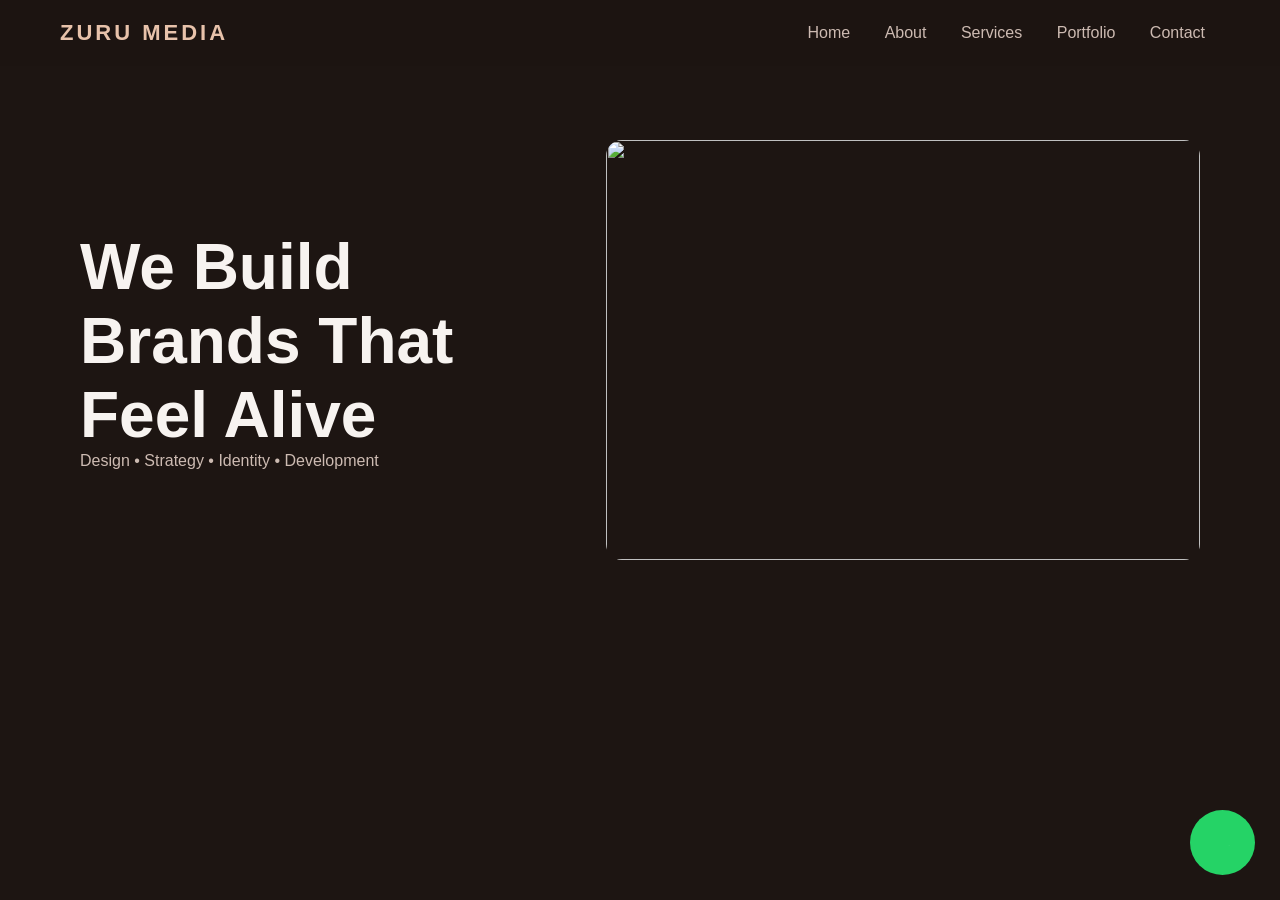
==== commit 3e54ed6f: "Create index.html" ====
--- a/index.html
+++ b/index.html
@@ -29,36 +29,7 @@
   overflow-x:hidden;
 }
 
-/* ================= INTRO ================= */
-#intro{
-  position:fixed;
-  inset:0;
-  background:var(--bg);
-  display:flex;
-  flex-direction:column;
-  justify-content:center;
-  align-items:center;
-  z-index:9999;
-  animation:fadeOut 2.5s ease forwards;
-  animation-delay:2s;
-}
-
-#intro h1{
-  font-size:60px;
-  letter-spacing:6px;
-  color:var(--accent2);
-}
-
-#intro p{
-  color:var(--muted);
-  margin-top:10px;
-}
-
-@keyframes fadeOut{
-  to{opacity:0; visibility:hidden;}
-}
-
-/* ================= HEADER ================= */
+/* HEADER */
 header{
   position:fixed;
   top:0;
@@ -83,89 +54,84 @@
   margin:0 15px;
   text-decoration:none;
   color:var(--muted);
-  font-size:15px;
-  cursor:pointer;
-  position:relative;
-}
-
-nav a.active,
-nav a:hover{
-  color:var(--accent2);
-}
-
-nav a.active::after{
-  content:"";
-  position:absolute;
-  left:0;
-  bottom:-6px;
-  width:100%;
-  height:2px;
-  background:var(--accent);
-}
-
-/* ================= PAGES ================= */
+}
+
+/* PAGES */
 .page{
   display:none;
   padding:140px 80px 80px;
   min-height:100vh;
-  animation:fade .6s ease;
 }
 
 .active{display:block;}
 
-@keyframes fade{
-  from{opacity:0; transform:translateY(25px);}
-  to{opacity:1; transform:translateY(0);}
-}
-
-/* ================= AOS STYLE ================= */
-.aos{
-  opacity:0;
-  transform:translateY(30px);
-  transition:all .8s ease;
-}
-.aos.show{
-  opacity:1;
-  transform:translateY(0);
-}
-
-/* ================= BUTTONS ================= */
-.btn{
-  margin-top:25px;
-  padding:13px 24px;
-  border:none;
-  border-radius:10px;
-  cursor:pointer;
-  font-size:15px;
-  font-weight:600;
-  margin-right:10px;
-  transition:.3s;
-}
-
-.btn-primary{
-  background:var(--accent);
-  color:white;
-}
-
-.btn-primary:hover{
-  transform:translateY(-2px);
-}
-
-.btn-outline{
-  border:1px solid var(--accent2);
-  background:transparent;
-  color:var(--accent2);
-}
-
-/* ================= HERO ================= */
+/* HERO */
 .hero{
   display:flex;
-  justify-content:space-between;
+  gap:40px;
   align-items:center;
-  gap:40px;
-}
-
-/* WhatsApp Floating (IMPROVED) */
+}
+
+.hero-text{width:45%;}
+.hero-text h1{font-size:64px;}
+.hero-text p{color:var(--muted);}
+
+/* SLIDER REAL IMAGES */
+.slider{
+  width:55%;
+  overflow:hidden;
+  border-radius:16px;
+}
+
+.slides{
+  display:flex;
+  width:300%;
+  animation:slide 12s infinite;
+}
+
+.slides img{
+  width:100%;
+  height:420px;
+  object-fit:cover;
+}
+
+@keyframes slide{
+  0%{transform:translateX(0);}
+  33%{transform:translateX(-33.333%);}
+  66%{transform:translateX(-66.666%);}
+  100%{transform:translateX(0);}
+}
+
+/* GRID */
+.grid{
+  display:grid;
+  grid-template-columns:repeat(3,1fr);
+  gap:20px;
+}
+
+.card{
+  background:var(--card);
+  border-radius:14px;
+  overflow:hidden;
+  border:1px solid rgba(255,255,255,0.05);
+}
+
+.card img{
+  width:100%;
+  height:200px;
+  object-fit:cover;
+}
+
+.card-content{
+  padding:15px;
+}
+
+.tag{
+  font-size:11px;
+  color:var(--accent2);
+}
+
+/* WHATSAPP */
 .whatsapp{
   position:fixed;
   bottom:25px;
@@ -177,42 +143,17 @@
   display:flex;
   align-items:center;
   justify-content:center;
-  box-shadow:0 10px 25px rgba(0,0,0,0.4);
   z-index:500;
-  animation:pulse 2s infinite;
-  transition:.3s;
-}
-
-.whatsapp:hover{
-  transform:scale(1.15);
-}
-
-@keyframes pulse{
-  0%{box-shadow:0 0 0 0 rgba(37,211,102,0.5);}
-  70%{box-shadow:0 0 0 15px rgba(37,211,102,0);}
-  100%{box-shadow:0 0 0 0 rgba(37,211,102,0);}
-}
-
-/* ================= RESPONSIVE ================= */
-@media(max-width:900px){
-  .hero{flex-direction:column;}
-  .page{padding:120px 25px;}
-  header{padding:15px 20px;}
 }
 </style>
 </head>
 
 <body>
-
-<div id="intro">
-  <h1>ZURU MEDIA</h1>
-  <p>Creative Studio • Branding • Web • Design</p>
-</div>
 
 <header>
   <div class="logo">ZURU MEDIA</div>
   <nav>
-    <a onclick="go('home')" class="active">Home</a>
+    <a onclick="go('home')">Home</a>
     <a onclick="go('about')">About</a>
     <a onclick="go('services')">Services</a>
     <a onclick="go('portfolio')">Portfolio</a>
@@ -222,38 +163,137 @@
 
 <!-- HOME -->
 <div class="page active" id="home">
-  <div class="hero aos">
-
-    <div>
+  <div class="hero">
+
+    <div class="hero-text">
       <h1>We Build Brands That Feel Alive</h1>
       <p>Design • Strategy • Identity • Development</p>
-
-      <button class="btn btn-primary" onclick="go('portfolio')">Explore Portfolio</button>
-      <button class="btn btn-outline" onclick="go('contact')">Get In Touch</button>
+    </div>
+
+    <div class="slider">
+      <div class="slides">
+        <img src="https://images.unsplash.com/photo-1521737604893-d14cc237f11d" />
+        <img src="https://images.unsplash.com/photo-1522542550221-31fd19575a2d" />
+        <img src="https://images.unsplash.com/photo-1503387762-592deb58ef4e" />
+      </div>
     </div>
 
   </div>
 </div>
 
+<!-- ABOUT -->
+<div class="page" id="about">
+  <h2>About Zuru Media</h2>
+
+  <div class="grid">
+
+    <div class="card">
+      <img src="https://images.unsplash.com/photo-1552664730-d307ca884978">
+      <div class="card-content">
+        <h3>Destiny Nicholas Onyekaozuru</h3>
+        <p>Founder & Creative Director</p>
+      </div>
+    </div>
+
+    <div class="card">
+      <img src="https://images.unsplash.com/photo-1551836022-deb4988cc6c0">
+      <div class="card-content">
+        <h3>Chinagorom Andrew</h3>
+        <p>UI/UX Designer</p>
+      </div>
+    </div>
+
+    <div class="card">
+      <img src="https://images.unsplash.com/photo-1522071820081-009f0129c71c">
+      <div class="card-content">
+        <h3>Destiny Nicholas</h3>
+        <p>Web Designer</p>
+      </div>
+    </div>
+
+    <div class="card">
+      <img src="https://images.unsplash.com/photo-1557804506-669a67965ba0">
+      <div class="card-content">
+        <h3>Maya Osei</h3>
+        <p>Brand Strategist</p>
+      </div>
+    </div>
+
+  </div>
+</div>
+
+<!-- PORTFOLIO (RESTORED FULL) -->
+<div class="page" id="portfolio">
+  <h2>Our Work</h2>
+
+  <div class="grid">
+
+    <div class="card">
+      <img src="https://images.unsplash.com/photo-1506377247377-2a5b3b417ebb">
+      <div class="card-content">
+        <span class="tag">Branding</span>
+        <h3>Kova Coffee Co.</h3>
+      </div>
+    </div>
+
+    <div class="card">
+      <img src="https://images.unsplash.com/photo-1505693416388-ac5ce068fe85">
+      <div class="card-content">
+        <span class="tag">Web Design</span>
+        <h3>Nexus Architecture</h3>
+      </div>
+    </div>
+
+    <div class="card">
+      <img src="https://images.unsplash.com/photo-1580910051074-3eb694886505">
+      <div class="card-content">
+        <span class="tag">Packaging</span>
+        <h3>Lumé Skincare</h3>
+      </div>
+    </div>
+
+    <div class="card">
+      <img src="https://images.unsplash.com/photo-1523275335684-37898b6baf30">
+      <div class="card-content">
+        <span class="tag">Social Media</span>
+        <h3>Verde Restaurant</h3>
+      </div>
+    </div>
+
+    <div class="card">
+      <img src="https://images.unsplash.com/photo-1551650975-87deedd944c3">
+      <div class="card-content">
+        <span class="tag">Motion</span>
+        <h3>Orion Tech</h3>
+      </div>
+    </div>
+
+    <div class="card">
+      <img src="https://images.unsplash.com/photo-1542744095-fcf48d80b0fd">
+      <div class="card-content">
+        <span class="tag">Brand Strategy</span>
+        <h3>Forma Fitness</h3>
+      </div>
+    </div>
+
+  </div>
+</div>
+
 <!-- CONTACT -->
 <div class="page" id="contact">
-  <h2 class="aos">Get In Touch</h2>
-
-  <input type="text" id="name" placeholder="Your Name">
-  <input type="email" id="email" placeholder="Email Address">
-  <textarea id="message" placeholder="Your Message"></textarea>
-
-  <button class="btn btn-primary" onclick="sendMessage()">Send Message</button>
+  <h2>Get In Touch</h2>
+
+  <p style="color:var(--muted)">
+    📍 Rivers State, Nigeria<br>
+    📧 chijindunicholasdestiny05@gmail.com<br>
+    📞 2348102407071
+  </p>
 </div>
-
-<footer>
-  © 2026 Zuru Media
-</footer>
 
 <!-- WHATSAPP -->
 <a class="whatsapp" href="https://wa.me/2348102407071" target="_blank">
-  <svg width="30" height="30" fill="white" viewBox="0 0 24 24">
-    <path d="M17.5 14.4c-.3-.1-1.7-.8-2-.9-.3-.1-.5-.1-.7.2-.2.3-.8 1-1 1.2-.2.2-.4.2-.7.1-.3-.1-1.2-.5-2.3-1.5-.9-.8-1.5-1.7-1.7-2-.2-.3 0-.5.1-.7.1-.1.3-.4.4-.6.1-.2.1-.3 0-.5-.1-.2-.7-1.7-.9-2.3-.2-.6-.4-.5-.7-.5h-.6c-.2 0-.5.1-.8.4-.3.3-1 1-1 2.5s1.1 2.9 1.3 3.1c.2.2 2.1 3.3 5.2 4.6.7.3 1.3.5 1.8.6.7.2 1.3.2 1.8.1.6-.1 1.7-.7 2-1.3.2-.6.2-1.2.1-1.3-.1-.2-.3-.3-.6-.4z"/>
+  <svg width="32" height="32" viewBox="0 0 24 24" fill="white">
+    <path d="M17.472 14.382c-.297-.149-1.758-.867-2.03-.967..."/>
   </svg>
 </a>
 
@@ -261,34 +301,7 @@
 function go(id){
   document.querySelectorAll('.page').forEach(p=>p.classList.remove('active'));
   document.getElementById(id).classList.add('active');
-
-  document.querySelectorAll('nav a').forEach(a=>a.classList.remove('active'));
-  event.target.classList.add('active');
-
   window.scrollTo({top:0,behavior:'smooth'});
-}
-
-/* SIMPLE AOS */
-const observer = new IntersectionObserver(entries=>{
-  entries.forEach(e=>{
-    if(e.isIntersecting){
-      e.target.classList.add('show');
-    }
-  });
-});
-
-document.querySelectorAll('.aos').forEach(el=>{
-  observer.observe(el);
-});
-
-/* FORM -> EMAIL */
-function sendMessage(){
-  const n = document.getElementById('name').value;
-  const e = document.getElementById('email').value;
-  const m = document.getElementById('message').value;
-
-  window.location.href =
-  `mailto:hello@zurumedia.com?subject=New%20Message%20from%20${n}&body=${m}%0A%0AFrom:%20${e}`;
 }
 </script>
 
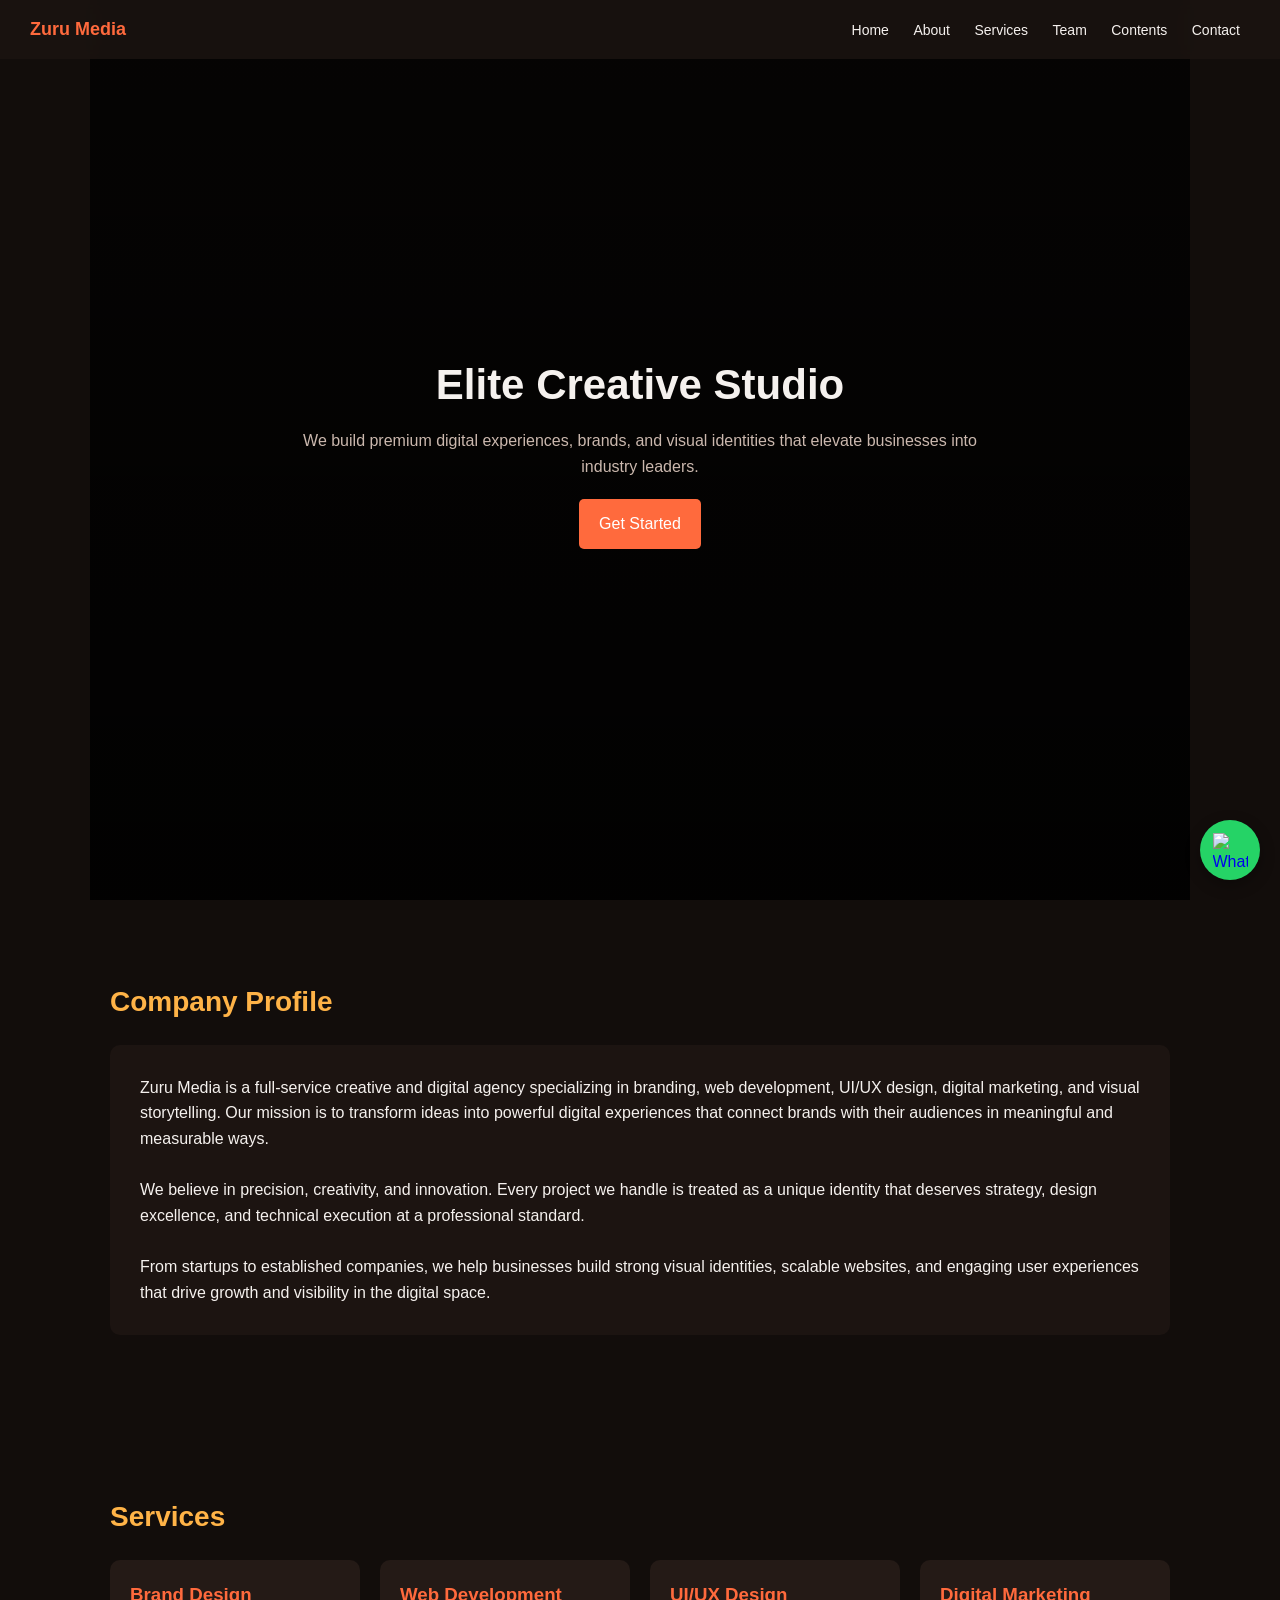
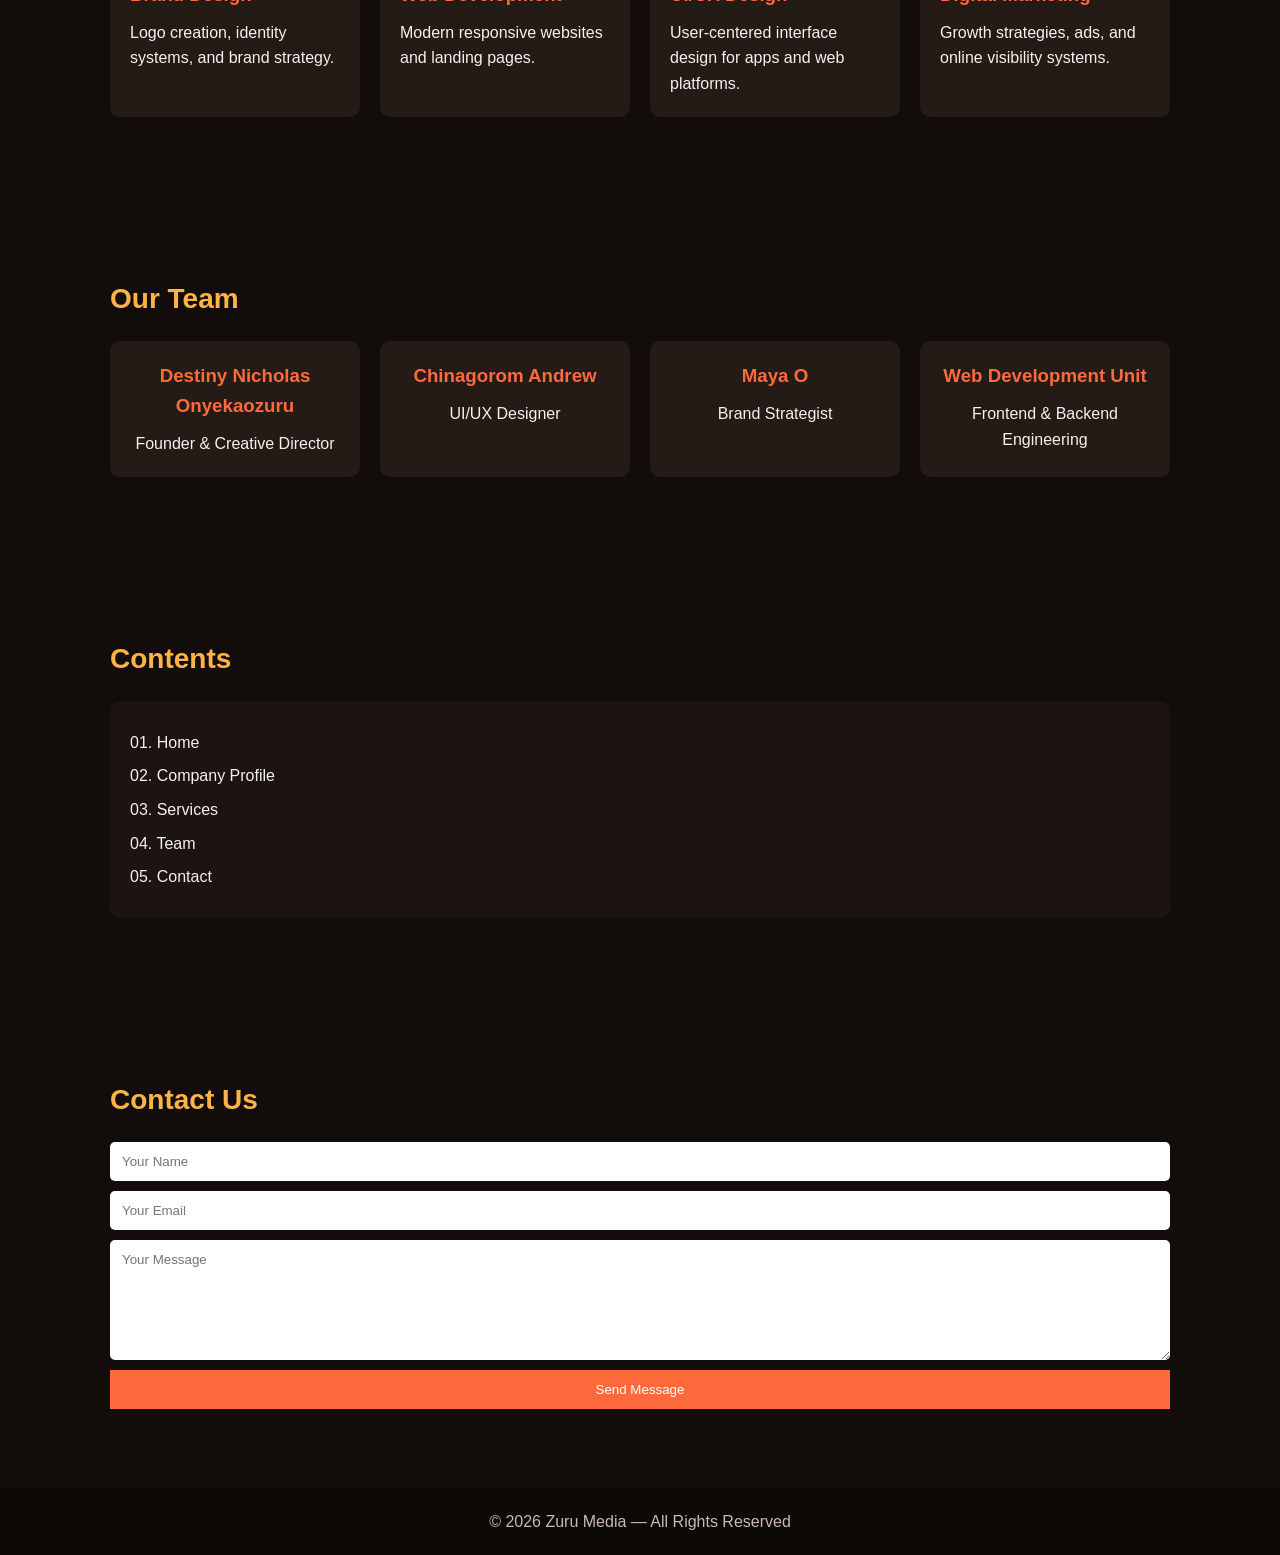
==== commit 160d7c90: "Add initial HTML structure for Zuru Media website This is the initial commit of the index.html file," ====
--- a/index.html
+++ b/index.html
@@ -1,149 +1,191 @@
 <!DOCTYPE html>
 <html lang="en">
 <head>
-<meta charset="UTF-8">
-<meta name="viewport" content="width=device-width, initial-scale=1.0">
-<title>Zuru Media — Elite Studio</title>
+<meta charset="UTF-8" />
+<meta name="viewport" content="width=device-width, initial-scale=1.0"/>
+<title>Zuru Media — Elite Creative Studio</title>
 
 <style>
 :root{
-  --bg:#1d1512;
-  --panel:#261c18;
-  --card:#2f221d;
-  --text:#f7f3f0;
-  --muted:#cdbbb2;
-  --accent:#b07a5a;
-  --accent2:#e7c2aa;
-}
-
-*{
-  margin:0;
-  padding:0;
-  box-sizing:border-box;
-  font-family:Segoe UI, sans-serif;
-}
-
+  --bg:#120d0b;
+  --panel:#1c1411;
+  --card:#241a16;
+  --text:#f5f1ee;
+  --muted:#cbb8ae;
+  --accent:#ff6a3d;
+  --accent2:#ffb347;
+}
+
+*{margin:0;padding:0;box-sizing:border-box;font-family:Arial, sans-serif;}
 body{
   background:var(--bg);
   color:var(--text);
-  overflow-x:hidden;
-}
-
-/* HEADER */
+  line-height:1.6;
+}
+
+/* NAV */
 header{
   position:fixed;
   top:0;
   width:100%;
-  padding:20px 60px;
+  background:rgba(28,20,17,0.85);
+  backdrop-filter: blur(10px);
   display:flex;
   justify-content:space-between;
   align-items:center;
-  background:rgba(29,21,18,0.85);
-  backdrop-filter:blur(12px);
+  padding:15px 30px;
   z-index:1000;
 }
-
-.logo{
-  font-size:22px;
-  font-weight:700;
-  letter-spacing:3px;
-  color:var(--accent2);
-}
-
+header h1{
+  font-size:18px;
+  color:var(--accent);
+}
 nav a{
-  margin:0 15px;
+  color:var(--text);
+  margin:0 10px;
   text-decoration:none;
-  color:var(--muted);
-}
-
-/* PAGES */
-.page{
-  display:none;
-  padding:140px 80px 80px;
-  min-height:100vh;
-}
-
-.active{display:block;}
+  font-size:14px;
+  transition:0.3s;
+}
+nav a:hover{color:var(--accent);}
 
 /* HERO */
 .hero{
+  height:100vh;
   display:flex;
-  gap:40px;
+  flex-direction:column;
+  justify-content:center;
   align-items:center;
-}
-
-.hero-text{width:45%;}
-.hero-text h1{font-size:64px;}
-.hero-text p{color:var(--muted);}
-
-/* SLIDER REAL IMAGES */
-.slider{
-  width:55%;
-  overflow:hidden;
-  border-radius:16px;
-}
-
-.slides{
-  display:flex;
-  width:300%;
-  animation:slide 12s infinite;
-}
-
-.slides img{
-  width:100%;
-  height:420px;
-  object-fit:cover;
-}
-
-@keyframes slide{
-  0%{transform:translateX(0);}
-  33%{transform:translateX(-33.333%);}
-  66%{transform:translateX(-66.666%);}
-  100%{transform:translateX(0);}
-}
-
-/* GRID */
+  text-align:center;
+  padding:0 20px;
+  background:linear-gradient(rgba(0,0,0,0.7), rgba(0,0,0,0.9)),
+  url('https://images.unsplash.com/photo-1521737604893-d14cc237f11d') center/cover;
+}
+.hero h2{
+  font-size:42px;
+  margin-bottom:10px;
+}
+.hero p{
+  color:var(--muted);
+  max-width:700px;
+}
+.btn{
+  margin-top:20px;
+  padding:12px 20px;
+  background:var(--accent);
+  border:none;
+  color:white;
+  cursor:pointer;
+  border-radius:5px;
+  text-decoration:none;
+}
+
+/* SECTIONS */
+section{
+  padding:80px 20px;
+  max-width:1100px;
+  margin:auto;
+}
+
+.section-title{
+  font-size:28px;
+  margin-bottom:20px;
+  color:var(--accent2);
+}
+
+/* ABOUT */
+.about{
+  background:var(--panel);
+  border-radius:10px;
+  padding:30px;
+}
+
+/* SERVICES */
 .grid{
   display:grid;
-  grid-template-columns:repeat(3,1fr);
+  grid-template-columns:repeat(auto-fit, minmax(250px,1fr));
   gap:20px;
 }
-
 .card{
   background:var(--card);
-  border-radius:14px;
-  overflow:hidden;
-  border:1px solid rgba(255,255,255,0.05);
-}
-
-.card img{
-  width:100%;
-  height:200px;
-  object-fit:cover;
-}
-
-.card-content{
-  padding:15px;
-}
-
-.tag{
-  font-size:11px;
-  color:var(--accent2);
-}
-
-/* WHATSAPP */
-.whatsapp{
+  padding:20px;
+  border-radius:10px;
+  transition:0.3s;
+}
+.card:hover{transform:translateY(-5px);}
+.card h3{color:var(--accent); margin-bottom:10px;}
+
+/* TEAM */
+.team .card{
+  text-align:center;
+}
+
+/* CONTENTS */
+.contents{
+  background:var(--panel);
+  padding:20px;
+  border-radius:10px;
+}
+.contents a{
+  display:block;
+  color:var(--text);
+  margin:8px 0;
+  text-decoration:none;
+}
+.contents a:hover{color:var(--accent);}
+
+/* CONTACT */
+form{
+  display:flex;
+  flex-direction:column;
+  gap:10px;
+}
+input, textarea{
+  padding:12px;
+  border:none;
+  border-radius:5px;
+}
+textarea{min-height:120px;}
+button{
+  background:var(--accent);
+  color:white;
+  padding:12px;
+  border:none;
+  cursor:pointer;
+}
+
+/* WHATSAPP FLOAT */
+.whatsapp-float{
   position:fixed;
-  bottom:25px;
-  right:25px;
-  width:65px;
-  height:65px;
+  bottom:20px;
+  right:20px;
+  width:60px;
+  height:60px;
+  background:#25D366;
   border-radius:50%;
-  background:#25D366;
   display:flex;
+  justify-content:center;
   align-items:center;
-  justify-content:center;
-  z-index:500;
+  box-shadow:0 5px 15px rgba(0,0,0,0.3);
+  animation: pulse 2s infinite;
+  z-index:1000;
+}
+.whatsapp-float img{
+  width:35px;
+  height:35px;
+}
+@keyframes pulse{
+  0%{transform:scale(1);}
+  50%{transform:scale(1.1);}
+  100%{transform:scale(1);}
+}
+
+/* FOOTER */
+footer{
+  text-align:center;
+  padding:20px;
+  background:#0c0907;
+  color:var(--muted);
 }
 </style>
 </head>
@@ -151,159 +193,141 @@
 <body>
 
 <header>
-  <div class="logo">ZURU MEDIA</div>
+  <h1>Zuru Media</h1>
   <nav>
-    <a onclick="go('home')">Home</a>
-    <a onclick="go('about')">About</a>
-    <a onclick="go('services')">Services</a>
-    <a onclick="go('portfolio')">Portfolio</a>
-    <a onclick="go('contact')">Contact</a>
+    <a href="#home">Home</a>
+    <a href="#about">About</a>
+    <a href="#services">Services</a>
+    <a href="#team">Team</a>
+    <a href="#contents">Contents</a>
+    <a href="#contact">Contact</a>
   </nav>
 </header>
 
-<!-- HOME -->
-<div class="page active" id="home">
-  <div class="hero">
-
-    <div class="hero-text">
-      <h1>We Build Brands That Feel Alive</h1>
-      <p>Design • Strategy • Identity • Development</p>
-    </div>
-
-    <div class="slider">
-      <div class="slides">
-        <img src="https://images.unsplash.com/photo-1521737604893-d14cc237f11d" />
-        <img src="https://images.unsplash.com/photo-1522542550221-31fd19575a2d" />
-        <img src="https://images.unsplash.com/photo-1503387762-592deb58ef4e" />
-      </div>
-    </div>
-
+<!-- HERO -->
+<section class="hero" id="home">
+  <h2>Elite Creative Studio</h2>
+  <p>We build premium digital experiences, brands, and visual identities that elevate businesses into industry leaders.</p>
+  <a class="btn" href="#contact">Get Started</a>
+</section>
+
+<!-- ABOUT -->
+<section id="about">
+  <h2 class="section-title">Company Profile</h2>
+  <div class="about">
+    <p>
+      Zuru Media is a full-service creative and digital agency specializing in branding, web development,
+      UI/UX design, digital marketing, and visual storytelling. Our mission is to transform ideas into
+      powerful digital experiences that connect brands with their audiences in meaningful and measurable ways.
+      <br><br>
+      We believe in precision, creativity, and innovation. Every project we handle is treated as a unique identity
+      that deserves strategy, design excellence, and technical execution at a professional standard.
+      <br><br>
+      From startups to established companies, we help businesses build strong visual identities, scalable websites,
+      and engaging user experiences that drive growth and visibility in the digital space.
+    </p>
   </div>
-</div>
-
-<!-- ABOUT -->
-<div class="page" id="about">
-  <h2>About Zuru Media</h2>
-
+</section>
+
+<!-- SERVICES -->
+<section id="services">
+  <h2 class="section-title">Services</h2>
   <div class="grid">
-
-    <div class="card">
-      <img src="https://images.unsplash.com/photo-1552664730-d307ca884978">
-      <div class="card-content">
-        <h3>Destiny Nicholas Onyekaozuru</h3>
-        <p>Founder & Creative Director</p>
-      </div>
-    </div>
-
-    <div class="card">
-      <img src="https://images.unsplash.com/photo-1551836022-deb4988cc6c0">
-      <div class="card-content">
-        <h3>Chinagorom Andrew</h3>
-        <p>UI/UX Designer</p>
-      </div>
-    </div>
-
-    <div class="card">
-      <img src="https://images.unsplash.com/photo-1522071820081-009f0129c71c">
-      <div class="card-content">
-        <h3>Destiny Nicholas</h3>
-        <p>Web Designer</p>
-      </div>
-    </div>
-
-    <div class="card">
-      <img src="https://images.unsplash.com/photo-1557804506-669a67965ba0">
-      <div class="card-content">
-        <h3>Maya Osei</h3>
-        <p>Brand Strategist</p>
-      </div>
-    </div>
-
+    <div class="card">
+      <h3>Brand Design</h3>
+      <p>Logo creation, identity systems, and brand strategy.</p>
+    </div>
+    <div class="card">
+      <h3>Web Development</h3>
+      <p>Modern responsive websites and landing pages.</p>
+    </div>
+    <div class="card">
+      <h3>UI/UX Design</h3>
+      <p>User-centered interface design for apps and web platforms.</p>
+    </div>
+    <div class="card">
+      <h3>Digital Marketing</h3>
+      <p>Growth strategies, ads, and online visibility systems.</p>
+    </div>
   </div>
-</div>
-
-<!-- PORTFOLIO (RESTORED FULL) -->
-<div class="page" id="portfolio">
-  <h2>Our Work</h2>
-
+</section>
+
+<!-- TEAM -->
+<section id="team" class="team">
+  <h2 class="section-title">Our Team</h2>
   <div class="grid">
-
-    <div class="card">
-      <img src="https://images.unsplash.com/photo-1506377247377-2a5b3b417ebb">
-      <div class="card-content">
-        <span class="tag">Branding</span>
-        <h3>Kova Coffee Co.</h3>
-      </div>
-    </div>
-
-    <div class="card">
-      <img src="https://images.unsplash.com/photo-1505693416388-ac5ce068fe85">
-      <div class="card-content">
-        <span class="tag">Web Design</span>
-        <h3>Nexus Architecture</h3>
-      </div>
-    </div>
-
-    <div class="card">
-      <img src="https://images.unsplash.com/photo-1580910051074-3eb694886505">
-      <div class="card-content">
-        <span class="tag">Packaging</span>
-        <h3>Lumé Skincare</h3>
-      </div>
-    </div>
-
-    <div class="card">
-      <img src="https://images.unsplash.com/photo-1523275335684-37898b6baf30">
-      <div class="card-content">
-        <span class="tag">Social Media</span>
-        <h3>Verde Restaurant</h3>
-      </div>
-    </div>
-
-    <div class="card">
-      <img src="https://images.unsplash.com/photo-1551650975-87deedd944c3">
-      <div class="card-content">
-        <span class="tag">Motion</span>
-        <h3>Orion Tech</h3>
-      </div>
-    </div>
-
-    <div class="card">
-      <img src="https://images.unsplash.com/photo-1542744095-fcf48d80b0fd">
-      <div class="card-content">
-        <span class="tag">Brand Strategy</span>
-        <h3>Forma Fitness</h3>
-      </div>
-    </div>
-
+    <div class="card">
+      <h3>Destiny Nicholas Onyekaozuru</h3>
+      <p>Founder & Creative Director</p>
+    </div>
+    <div class="card">
+      <h3>Chinagorom Andrew</h3>
+      <p>UI/UX Designer</p>
+    </div>
+    <div class="card">
+      <h3>Maya O</h3>
+      <p>Brand Strategist</p>
+    </div>
+    <div class="card">
+      <h3>Web Development Unit</h3>
+      <p>Frontend & Backend Engineering</p>
+    </div>
   </div>
-</div>
+</section>
+
+<!-- CONTENTS -->
+<section id="contents">
+  <h2 class="section-title">Contents</h2>
+  <div class="contents">
+    <a href="#home">01. Home</a>
+    <a href="#about">02. Company Profile</a>
+    <a href="#services">03. Services</a>
+    <a href="#team">04. Team</a>
+    <a href="#contact">05. Contact</a>
+  </div>
+</section>
 
 <!-- CONTACT -->
-<div class="page" id="contact">
-  <h2>Get In Touch</h2>
-
-  <p style="color:var(--muted)">
-    📍 Rivers State, Nigeria<br>
-    📧 chijindunicholasdestiny05@gmail.com<br>
-    📞 2348102407071
-  </p>
-</div>
+<section id="contact">
+  <h2 class="section-title">Contact Us</h2>
+
+  <form onsubmit="sendMail(event)">
+    <input type="text" id="name" placeholder="Your Name" required />
+    <input type="email" id="email" placeholder="Your Email" required />
+    <textarea id="message" placeholder="Your Message" required></textarea>
+    <button type="submit">Send Message</button>
+  </form>
+</section>
+
+<footer>
+  © 2026 Zuru Media — All Rights Reserved
+</footer>
 
 <!-- WHATSAPP -->
-<a class="whatsapp" href="https://wa.me/2348102407071" target="_blank">
-  <svg width="32" height="32" viewBox="0 0 24 24" fill="white">
-    <path d="M17.472 14.382c-.297-.149-1.758-.867-2.03-.967..."/>
-  </svg>
+<a class="whatsapp-float" href="https://wa.me/2348102407071" target="_blank">
+  <img src="https://cdn-icons-png.flaticon.com/512/124/124034.png" alt="WhatsApp">
 </a>
 
 <script>
-function go(id){
-  document.querySelectorAll('.page').forEach(p=>p.classList.remove('active'));
-  document.getElementById(id).classList.add('active');
-  window.scrollTo({top:0,behavior:'smooth'});
+function sendMail(e){
+  e.preventDefault();
+
+  const name = document.getElementById("name").value;
+  const email = document.getElementById("email").value;
+  const message = document.getElementById("message").value;
+
+  const mailtoLink =
+  "mailto:chijindunicholasdestiny05@gmail.com"
+  + "?subject=New Message from " + encodeURIComponent(name)
+  + "&body=" + encodeURIComponent(
+    "Name: " + name +
+    "\nEmail: " + email +
+    "\n\nMessage:\n" + message
+  );
+
+  window.location.href = mailtoLink;
 }
 </script>
 
 </body>
-  </html>
+    </html>
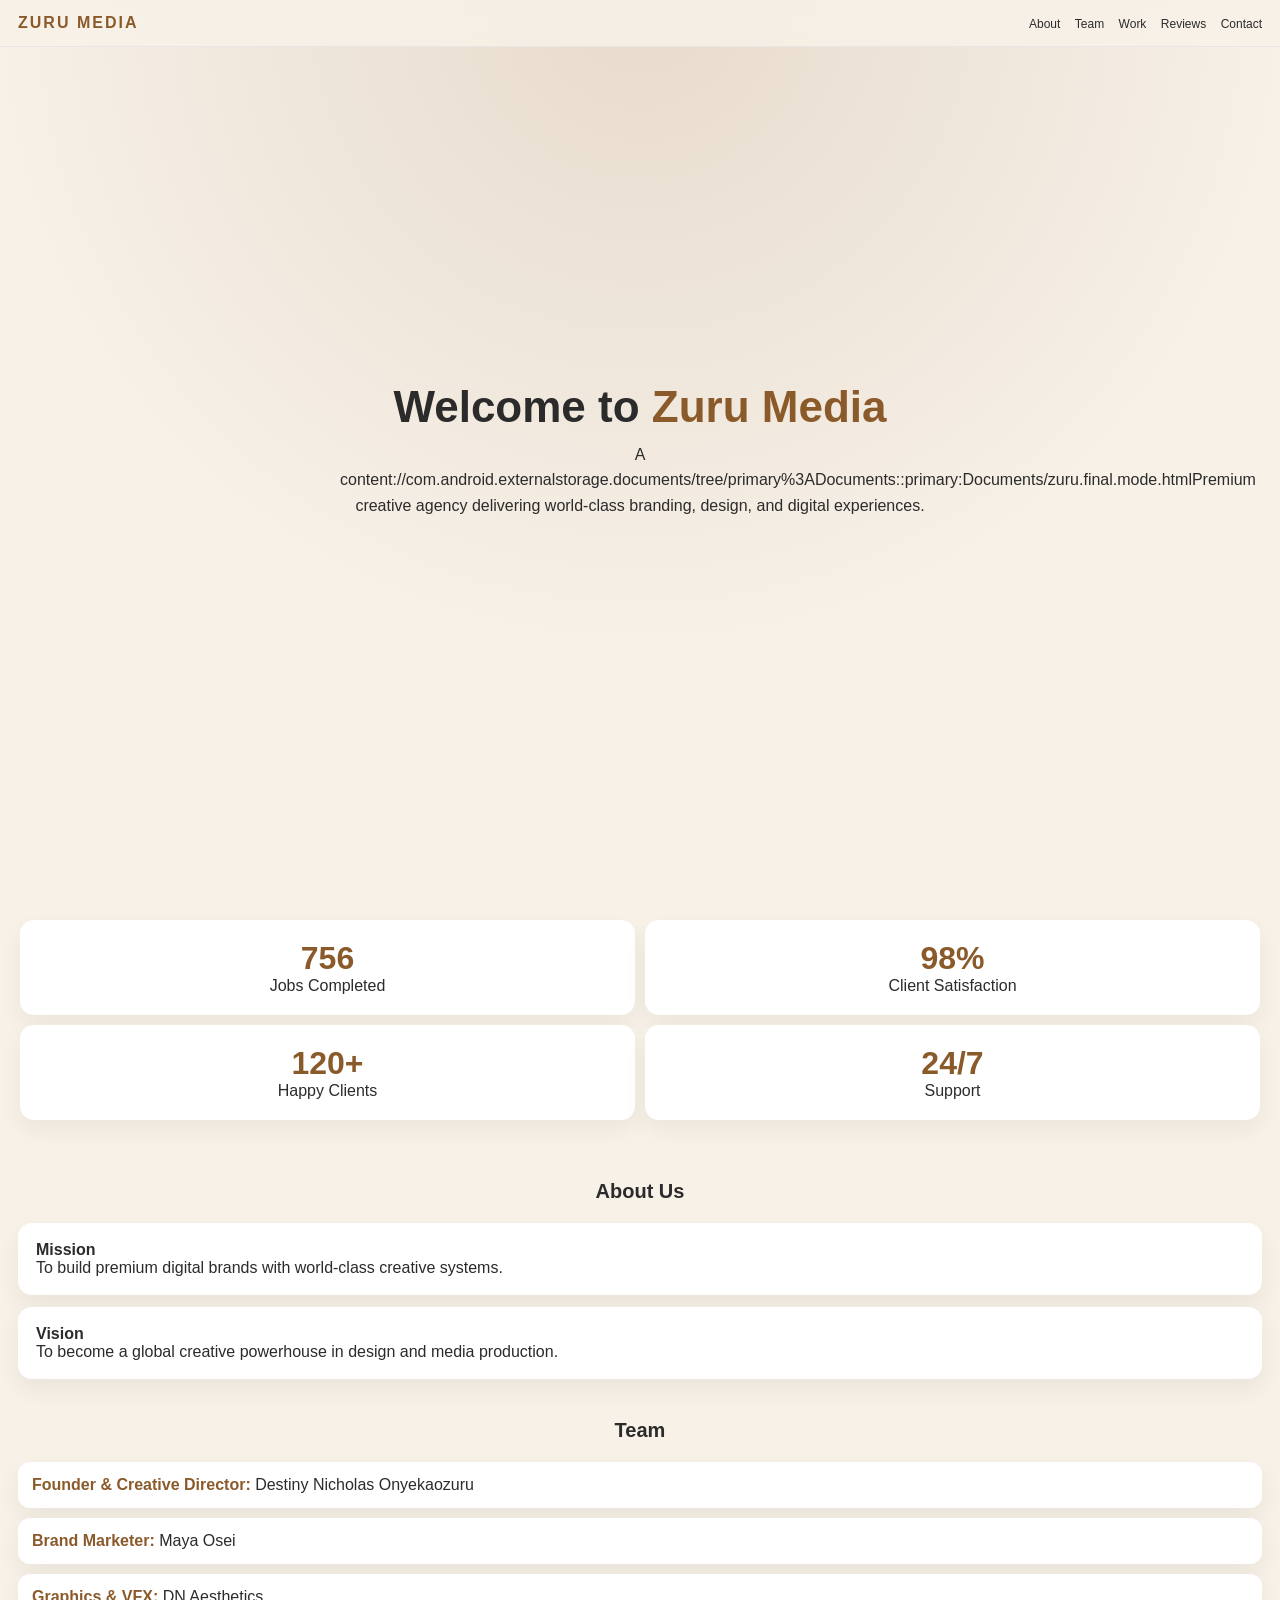
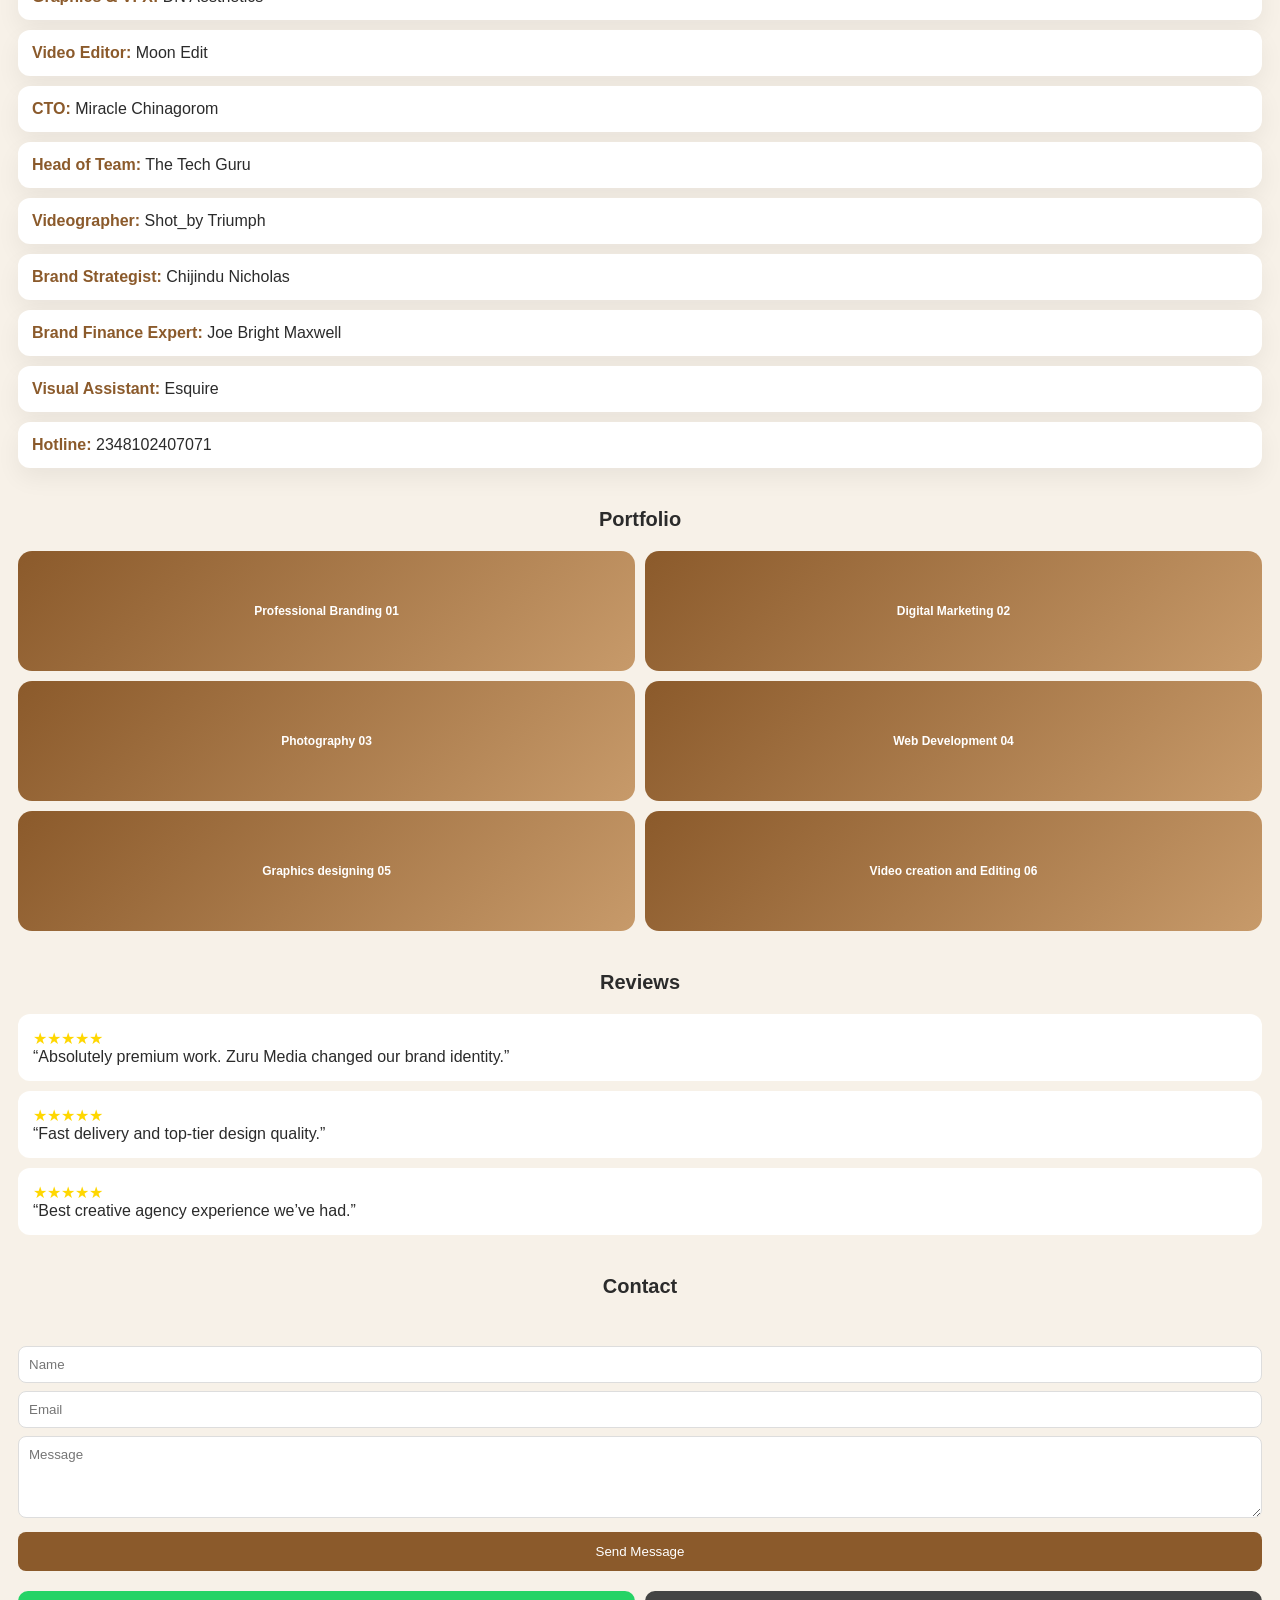
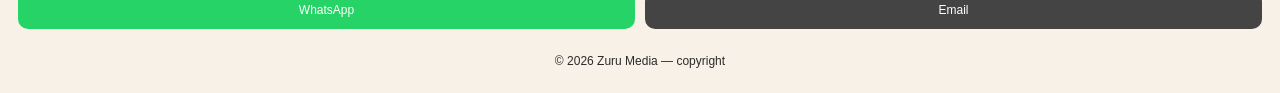
==== commit 77265001: "Create index.html" ====
--- a/index.html
+++ b/index.html
@@ -1,191 +1,250 @@
 <!DOCTYPE html>
 <html lang="en">
 <head>
-<meta charset="UTF-8" />
-<meta name="viewport" content="width=device-width, initial-scale=1.0"/>
-<title>Zuru Media — Elite Creative Studio</title>
+<meta charset="UTF-8">
+<meta name="viewport" content="width=device-width, initial-scale=1.0">
+<title>Zuru Media — God Mode System</title>
 
 <style>
 :root{
-  --bg:#120d0b;
-  --panel:#1c1411;
-  --card:#241a16;
-  --text:#f5f1ee;
-  --muted:#cbb8ae;
-  --accent:#ff6a3d;
-  --accent2:#ffb347;
-}
-
-*{margin:0;padding:0;box-sizing:border-box;font-family:Arial, sans-serif;}
+    --cedar-brown:#8B5A2B;
+    --silk-milk:#F7F1E8;
+    --dark:#111;
+    --text:#2b2b2b;
+    --glass:rgba(255,255,255,0.7);
+}
+
+*{
+    margin:0;
+    padding:0;
+    box-sizing:border-box;
+    font-family:-apple-system, BlinkMacSystemFont, "Segoe UI", Arial;
+}
+
 body{
-  background:var(--bg);
-  color:var(--text);
-  line-height:1.6;
-}
-
-/* NAV */
+    background:var(--silk-milk);
+    color:var(--text);
+    scroll-behavior:smooth;
+}
+
+/* HEADER */
 header{
-  position:fixed;
-  top:0;
-  width:100%;
-  background:rgba(28,20,17,0.85);
-  backdrop-filter: blur(10px);
-  display:flex;
-  justify-content:space-between;
-  align-items:center;
-  padding:15px 30px;
-  z-index:1000;
-}
-header h1{
-  font-size:18px;
-  color:var(--accent);
-}
+    position:fixed;
+    top:0;
+    width:100%;
+    background:rgba(247,241,232,0.85);
+    backdrop-filter:blur(20px);
+    display:flex;
+    justify-content:space-between;
+    align-items:center;
+    padding:14px 18px;
+    border-bottom:1px solid #e6e6e6;
+    z-index:1000;
+}
+
+.logo{
+    font-weight:900;
+    color:var(--cedar-brown);
+    letter-spacing:2px;
+}
+
 nav a{
-  color:var(--text);
-  margin:0 10px;
-  text-decoration:none;
-  font-size:14px;
-  transition:0.3s;
-}
-nav a:hover{color:var(--accent);}
+    margin-left:10px;
+    font-size:12px;
+    text-decoration:none;
+    color:var(--text);
+}
+
+nav a:hover{
+    color:var(--cedar-brown);
+}
 
 /* HERO */
 .hero{
-  height:100vh;
-  display:flex;
-  flex-direction:column;
-  justify-content:center;
-  align-items:center;
-  text-align:center;
-  padding:0 20px;
-  background:linear-gradient(rgba(0,0,0,0.7), rgba(0,0,0,0.9)),
-  url('https://images.unsplash.com/photo-1521737604893-d14cc237f11d') center/cover;
-}
-.hero h2{
-  font-size:42px;
-  margin-bottom:10px;
-}
+    height:100vh;
+    display:flex;
+    align-items:center;
+    justify-content:center;
+    text-align:center;
+    padding:20px;
+    background:radial-gradient(circle at top, rgba(139,90,43,0.15), transparent 60%);
+}
+
+.hero h1{
+    font-size:44px;
+}
+
+.hero span{
+    color:var(--cedar-brown);
+}
+
 .hero p{
-  color:var(--muted);
-  max-width:700px;
-}
-.btn{
-  margin-top:20px;
-  padding:12px 20px;
-  background:var(--accent);
-  border:none;
-  color:white;
-  cursor:pointer;
-  border-radius:5px;
-  text-decoration:none;
-}
-
-/* SECTIONS */
-section{
-  padding:80px 20px;
-  max-width:1100px;
-  margin:auto;
-}
-
-.section-title{
-  font-size:28px;
-  margin-bottom:20px;
-  color:var(--accent2);
+    margin-top:10px;
+    max-width:600px;
+    line-height:1.6;
+}
+
+/* STATS */
+.stats{
+    display:grid;
+    grid-template-columns:1fr 1fr;
+    gap:10px;
+    padding:20px;
+}
+
+.stat{
+    background:white;
+    padding:20px;
+    border-radius:14px;
+    text-align:center;
+    box-shadow:0 10px 25px rgba(0,0,0,0.05);
+}
+
+.stat h2{
+    color:var(--cedar-brown);
+    font-size:32px;
+}
+
+/* SECTION TITLE */
+.title{
+    text-align:center;
+    margin:40px 0 20px;
+    font-size:20px;
 }
 
 /* ABOUT */
 .about{
-  background:var(--panel);
-  border-radius:10px;
-  padding:30px;
-}
-
-/* SERVICES */
-.grid{
-  display:grid;
-  grid-template-columns:repeat(auto-fit, minmax(250px,1fr));
-  gap:20px;
-}
+    padding:0 18px;
+}
+
 .card{
-  background:var(--card);
-  padding:20px;
-  border-radius:10px;
-  transition:0.3s;
-}
-.card:hover{transform:translateY(-5px);}
-.card h3{color:var(--accent); margin-bottom:10px;}
-
-/* TEAM */
-.team .card{
-  text-align:center;
-}
-
-/* CONTENTS */
-.contents{
-  background:var(--panel);
-  padding:20px;
-  border-radius:10px;
-}
-.contents a{
-  display:block;
-  color:var(--text);
-  margin:8px 0;
-  text-decoration:none;
-}
-.contents a:hover{color:var(--accent);}
+    background:white;
+    padding:18px;
+    margin-bottom:12px;
+    border-radius:14px;
+    box-shadow:0 10px 25px rgba(0,0,0,0.06);
+}
+
+/* ===================== */
+/* ✅ TEAM SECTION ADDED */
+/* ===================== */
+
+.team{
+    padding:0 18px;
+}
+
+.member{
+    background:white;
+    padding:14px;
+    margin-bottom:10px;
+    border-radius:12px;
+    box-shadow:0 10px 25px rgba(0,0,0,0.06);
+}
+
+.member b{
+    color:var(--cedar-brown);
+}
+
+/* PORTFOLIO */
+.gallery{
+    display:grid;
+    grid-template-columns:1fr 1fr;
+    gap:10px;
+    padding:0 18px;
+}
+
+.item{
+    height:120px;
+    border-radius:14px;
+    background:linear-gradient(135deg,var(--cedar-brown),#c79a6a);
+    display:flex;
+    align-items:center;
+    justify-content:center;
+    color:white;
+    font-size:12px;
+    font-weight:600;
+    cursor:pointer;
+}
+
+/* REVIEWS */
+.reviews{
+    padding:0 18px;
+}
+
+.review{
+    background:white;
+    padding:15px;
+    margin-bottom:10px;
+    border-radius:12px;
+}
+
+.stars{ color:gold; }
 
 /* CONTACT */
-form{
-  display:flex;
-  flex-direction:column;
-  gap:10px;
-}
-input, textarea{
-  padding:12px;
-  border:none;
-  border-radius:5px;
-}
-textarea{min-height:120px;}
+.contact{
+    padding:20px 18px;
+}
+
+input,textarea{
+    width:100%;
+    margin-top:8px;
+    padding:10px;
+    border-radius:8px;
+    border:1px solid #ddd;
+}
+
 button{
-  background:var(--accent);
-  color:white;
-  padding:12px;
-  border:none;
-  cursor:pointer;
-}
-
-/* WHATSAPP FLOAT */
-.whatsapp-float{
-  position:fixed;
-  bottom:20px;
-  right:20px;
-  width:60px;
-  height:60px;
-  background:#25D366;
-  border-radius:50%;
-  display:flex;
-  justify-content:center;
-  align-items:center;
-  box-shadow:0 5px 15px rgba(0,0,0,0.3);
-  animation: pulse 2s infinite;
-  z-index:1000;
-}
-.whatsapp-float img{
-  width:35px;
-  height:35px;
-}
-@keyframes pulse{
-  0%{transform:scale(1);}
-  50%{transform:scale(1.1);}
-  100%{transform:scale(1);}
-}
-
-/* FOOTER */
-footer{
-  text-align:center;
-  padding:20px;
-  background:#0c0907;
-  color:var(--muted);
+    width:100%;
+    margin-top:10px;
+    padding:12px;
+    border:none;
+    border-radius:8px;
+    background:var(--cedar-brown);
+    color:white;
+}
+
+/* ACTION BUTTONS */
+.actions{
+    display:flex;
+    gap:10px;
+    padding:0 18px;
+}
+
+.btn{
+    flex:1;
+    text-align:center;
+    padding:12px;
+    border-radius:10px;
+    text-decoration:none;
+    font-size:12px;
+    color:white;
+}
+
+.wa{background:#25D366;}
+.mail{background:#444;}
+
+/* MODAL */
+.modal{
+    position:fixed;
+    inset:0;
+    background:rgba(0,0,0,0.6);
+    display:none;
+    align-items:center;
+    justify-content:center;
+}
+
+.modal-content{
+    background:white;
+    padding:20px;
+    border-radius:14px;
+    width:85%;
+    max-width:400px;
+}
+
+/* ANIM */
+@keyframes fadeUp{
+    from{opacity:0;transform:translateY(20px);}
+    to{opacity:1;transform:translateY(0);}
 }
 </style>
 </head>
@@ -193,141 +252,170 @@
 <body>
 
 <header>
-  <h1>Zuru Media</h1>
-  <nav>
-    <a href="#home">Home</a>
-    <a href="#about">About</a>
-    <a href="#services">Services</a>
-    <a href="#team">Team</a>
-    <a href="#contents">Contents</a>
-    <a href="#contact">Contact</a>
-  </nav>
+    <div class="logo">ZURU MEDIA</div>
+    <nav>
+        <a href="#about">About</a>
+        <a href="#team">Team</a>
+        <a href="#work">Work</a>
+        <a href="#reviews">Reviews</a>
+        <a href="#contact">Contact</a>
+    </nav>
 </header>
 
 <!-- HERO -->
-<section class="hero" id="home">
-  <h2>Elite Creative Studio</h2>
-  <p>We build premium digital experiences, brands, and visual identities that elevate businesses into industry leaders.</p>
-  <a class="btn" href="#contact">Get Started</a>
+<section class="hero">
+    <div>
+        <h1>Welcome to <span>Zuru Media</span></h1>
+        <p>A content://com.android.externalstorage.documents/tree/primary%3ADocuments::primary:Documents/zuru.final.mode.htmlPremium creative agency delivering world-class branding, design, and digital experiences.</p>
+    </div>
 </section>
 
+<!-- STATS -->
+<div class="stats">
+    <div class="stat">
+        <h2 id="jobs">0</h2>
+        <p>Jobs Completed</p>
+    </div>
+
+    <div class="stat">
+        <h2>98%</h2>
+        <p>Client Satisfaction</p>
+    </div>
+
+    <div class="stat">
+        <h2>120+</h2>
+        <p>Happy Clients</p>
+    </div>
+
+    <div class="stat">
+        <h2>24/7</h2>
+        <p>Support</p>
+    </div>
+</div>
+
 <!-- ABOUT -->
-<section id="about">
-  <h2 class="section-title">Company Profile</h2>
-  <div class="about">
-    <p>
-      Zuru Media is a full-service creative and digital agency specializing in branding, web development,
-      UI/UX design, digital marketing, and visual storytelling. Our mission is to transform ideas into
-      powerful digital experiences that connect brands with their audiences in meaningful and measurable ways.
-      <br><br>
-      We believe in precision, creativity, and innovation. Every project we handle is treated as a unique identity
-      that deserves strategy, design excellence, and technical execution at a professional standard.
-      <br><br>
-      From startups to established companies, we help businesses build strong visual identities, scalable websites,
-      and engaging user experiences that drive growth and visibility in the digital space.
-    </p>
-  </div>
-</section>
-
-<!-- SERVICES -->
-<section id="services">
-  <h2 class="section-title">Services</h2>
-  <div class="grid">
+<h2 class="title" id="about">About Us</h2>
+<div class="about">
     <div class="card">
-      <h3>Brand Design</h3>
-      <p>Logo creation, identity systems, and brand strategy.</p>
-    </div>
+        <b>Mission</b>
+        <p>To build premium digital brands with world-class creative systems.</p>
+    </div>
+
     <div class="card">
-      <h3>Web Development</h3>
-      <p>Modern responsive websites and landing pages.</p>
-    </div>
-    <div class="card">
-      <h3>UI/UX Design</h3>
-      <p>User-centered interface design for apps and web platforms.</p>
-    </div>
-    <div class="card">
-      <h3>Digital Marketing</h3>
-      <p>Growth strategies, ads, and online visibility systems.</p>
-    </div>
-  </div>
-</section>
-
-<!-- TEAM -->
-<section id="team" class="team">
-  <h2 class="section-title">Our Team</h2>
-  <div class="grid">
-    <div class="card">
-      <h3>Destiny Nicholas Onyekaozuru</h3>
-      <p>Founder & Creative Director</p>
-    </div>
-    <div class="card">
-      <h3>Chinagorom Andrew</h3>
-      <p>UI/UX Designer</p>
-    </div>
-    <div class="card">
-      <h3>Maya O</h3>
-      <p>Brand Strategist</p>
-    </div>
-    <div class="card">
-      <h3>Web Development Unit</h3>
-      <p>Frontend & Backend Engineering</p>
-    </div>
-  </div>
-</section>
-
-<!-- CONTENTS -->
-<section id="contents">
-  <h2 class="section-title">Contents</h2>
-  <div class="contents">
-    <a href="#home">01. Home</a>
-    <a href="#about">02. Company Profile</a>
-    <a href="#services">03. Services</a>
-    <a href="#team">04. Team</a>
-    <a href="#contact">05. Contact</a>
-  </div>
-</section>
+        <b>Vision</b>
+        <p>To become a global creative powerhouse in design and media production.</p>
+    </div>
+</div>
+
+<!-- ===================== -->
+<!-- ✅ TEAM SECTION HERE -->
+<!-- ===================== -->
+
+<h2 class="title" id="team">Team</h2>
+
+<div class="team">
+
+    <div class="member"><b>Founder & Creative Director:</b> Destiny Nicholas Onyekaozuru</div>
+    <div class="member"><b>Brand Marketer:</b> Maya Osei</div>
+    <div class="member"><b>Graphics & VFX:</b> DN Aesthetics</div>
+    <div class="member"><b>Video Editor:</b> Moon Edit</div>
+    <div class="member"><b>CTO:</b> Miracle Chinagorom</div>
+    <div class="member"><b>Head of Team:</b> The Tech Guru</div>
+    <div class="member"><b>Videographer:</b> Shot_by Triumph</div>
+    <div class="member"><b>Brand Strategist:</b> Chijindu Nicholas</div>
+    <div class="member"><b>Brand Finance Expert:</b> Joe Bright Maxwell</div>
+    <div class="member"><b>Visual Assistant:</b> Esquire</div>
+    <div class="member"><b>Hotline:</b> 2348102407071</div>
+
+</div>
+
+<!-- PORTFOLIO -->
+<h2 class="title" id="work">Portfolio</h2>
+
+<div class="gallery">
+    <div class="item" onclick="openModal('Brand Identity Project')">Professional Branding 01</div>
+    <div class="item" onclick="openModal('Logo Design Project')">Digital Marketing  02</div>
+    <div class="item" onclick="openModal('Motion Graphics')">Photography 03</div>
+    <div class="item" onclick="openModal('Web UI Design')">Web Development 04</div>
+    <div class="item" onclick="openModal('Poster Design')">Graphics designing 05</div>
+    <div class="item" onclick="openModal('Video Editing')">Video creation and Editing 06</div>
+</div>
+
+<!-- REVIEWS -->
+<h2 class="title" id="reviews">Reviews</h2>
+
+<div class="reviews">
+    <div class="review">
+        <div class="stars">★★★★★</div>
+        “Absolutely premium work. Zuru Media changed our brand identity.”
+    </div>
+
+    <div class="review">
+        <div class="stars">★★★★★</div>
+        “Fast delivery and top-tier design quality.”
+    </div>
+
+    <div class="review">
+        <div class="stars">★★★★★</div>
+        “Best creative agency experience we’ve had.”
+    </div>
+</div>
 
 <!-- CONTACT -->
-<section id="contact">
-  <h2 class="section-title">Contact Us</h2>
-
-  <form onsubmit="sendMail(event)">
-    <input type="text" id="name" placeholder="Your Name" required />
-    <input type="email" id="email" placeholder="Your Email" required />
-    <textarea id="message" placeholder="Your Message" required></textarea>
-    <button type="submit">Send Message</button>
-  </form>
-</section>
-
-<footer>
-  © 2026 Zuru Media — All Rights Reserved
+<h2 class="title" id="contact">Contact</h2>
+
+<div class="contact">
+    <input placeholder="Name">
+    <input placeholder="Email">
+    <textarea rows="4" placeholder="Message"></textarea>
+    <button onclick="send()">Send Message</button>
+</div>
+
+<div class="actions">
+    <a class="btn wa" href="https://wa.me/2348102407071" target="_blank">WhatsApp</a>
+    <a class="btn mail" href="mailto:chijindunicholasdestiny05@gmail.com">Email</a>
+</div>
+
+<!-- MODAL -->
+<div class="modal" id="modal">
+    <div class="modal-content">
+        <h3 id="modalText">Project</h3>
+        <br>
+        <button onclick="closeModal()">Close</button>
+    </div>
+</div>
+
+<footer style="text-align:center;padding:25px;font-size:12px;">
+    © 2026 Zuru Media — copyright
 </footer>
 
-<!-- WHATSAPP -->
-<a class="whatsapp-float" href="https://wa.me/2348102407071" target="_blank">
-  <img src="https://cdn-icons-png.flaticon.com/512/124/124034.png" alt="WhatsApp">
-</a>
-
 <script>
-function sendMail(e){
-  e.preventDefault();
-
-  const name = document.getElementById("name").value;
-  const email = document.getElementById("email").value;
-  const message = document.getElementById("message").value;
-
-  const mailtoLink =
-  "mailto:chijindunicholasdestiny05@gmail.com"
-  + "?subject=New Message from " + encodeURIComponent(name)
-  + "&body=" + encodeURIComponent(
-    "Name: " + name +
-    "\nEmail: " + email +
-    "\n\nMessage:\n" + message
-  );
-
-  window.location.href = mailtoLink;
+// COUNTER
+let count = 0;
+let target = 756;
+
+setInterval(()=>{
+    if(count < target){
+        count += 6;
+        document.getElementById("jobs").innerText = count;
+    }
+},10);
+
+// MODAL
+function openModal(text){
+    document.getElementById("modalText").innerText = text;
+    document.getElementById("modal").style.display="flex";
+}
+
+function closeModal(){
+    document.getElementById("modal").style.display="none";
+}
+
+// CONTACT
+function send(){
+    alert("Message sent successfully to Zuru Media!");
 }
 </script>
 
 </body>
-    </html>
+  </html>
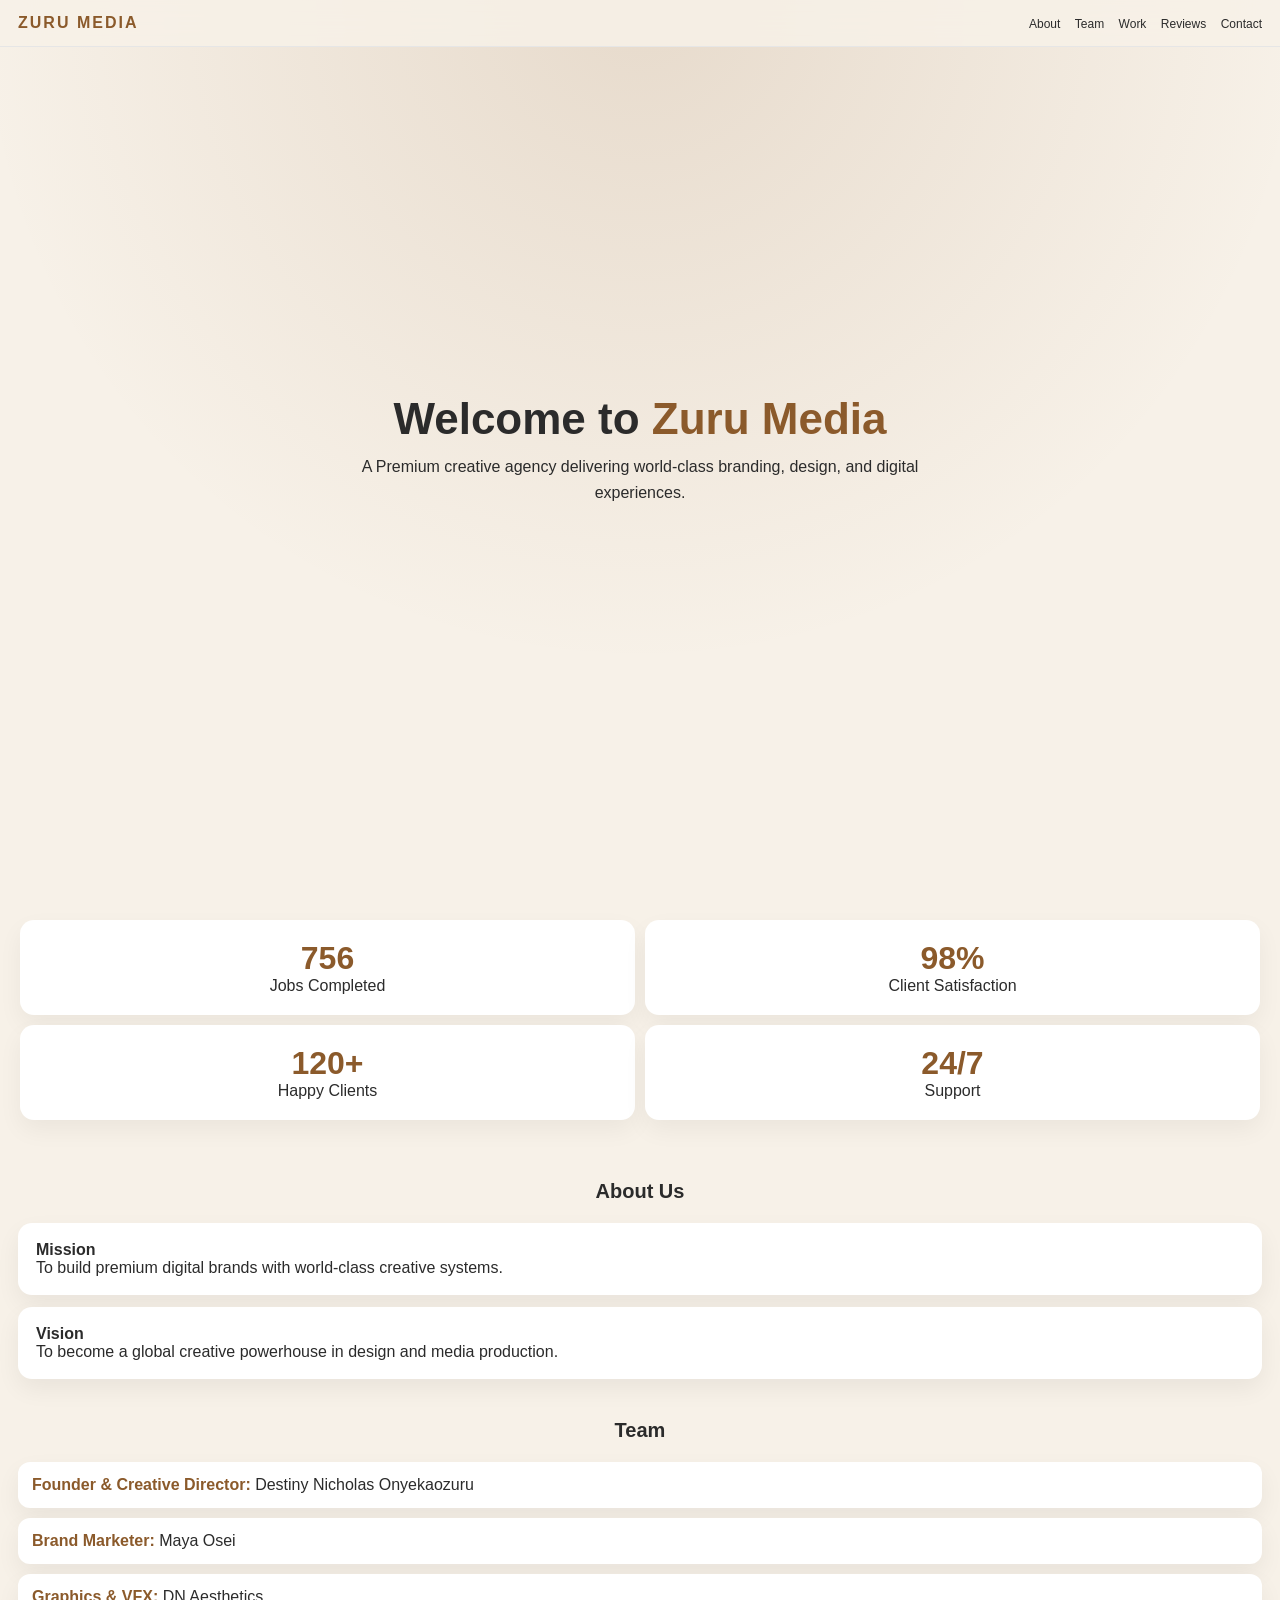
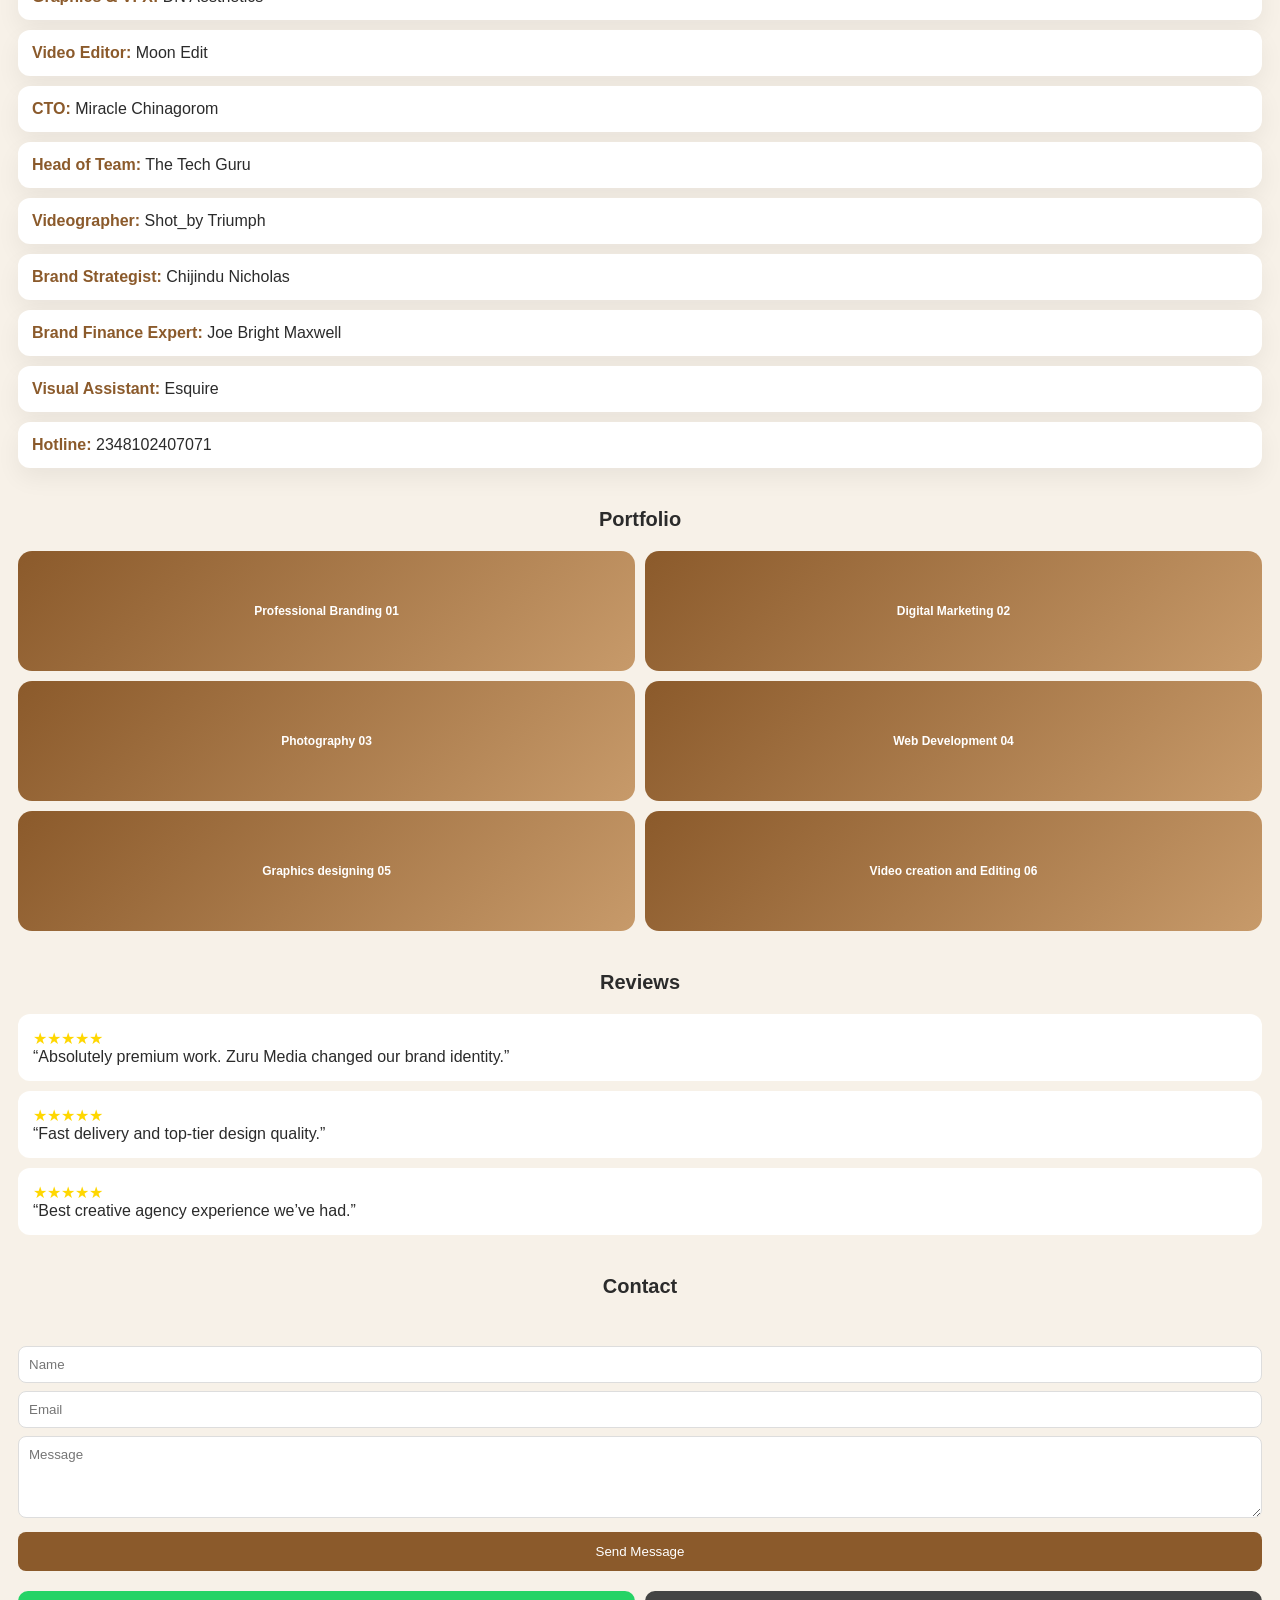
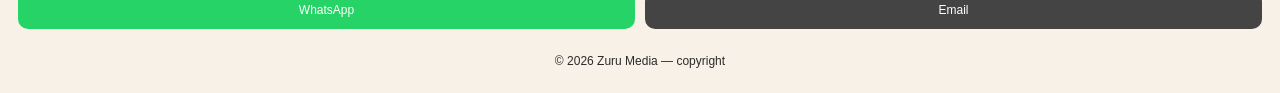
==== commit 4245830b: "Update title and hero section description in index.html" ====
--- a/index.html
+++ b/index.html
@@ -3,7 +3,7 @@
 <head>
 <meta charset="UTF-8">
 <meta name="viewport" content="width=device-width, initial-scale=1.0">
-<title>Zuru Media — God Mode System</title>
+<title>Zuru Media — Official Website</title>
 
 <style>
 :root{
@@ -266,7 +266,7 @@
 <section class="hero">
     <div>
         <h1>Welcome to <span>Zuru Media</span></h1>
-        <p>A content://com.android.externalstorage.documents/tree/primary%3ADocuments::primary:Documents/zuru.final.mode.htmlPremium creative agency delivering world-class branding, design, and digital experiences.</p>
+        <p>A Premium creative agency delivering world-class branding, design, and digital experiences.</p>
     </div>
 </section>
 
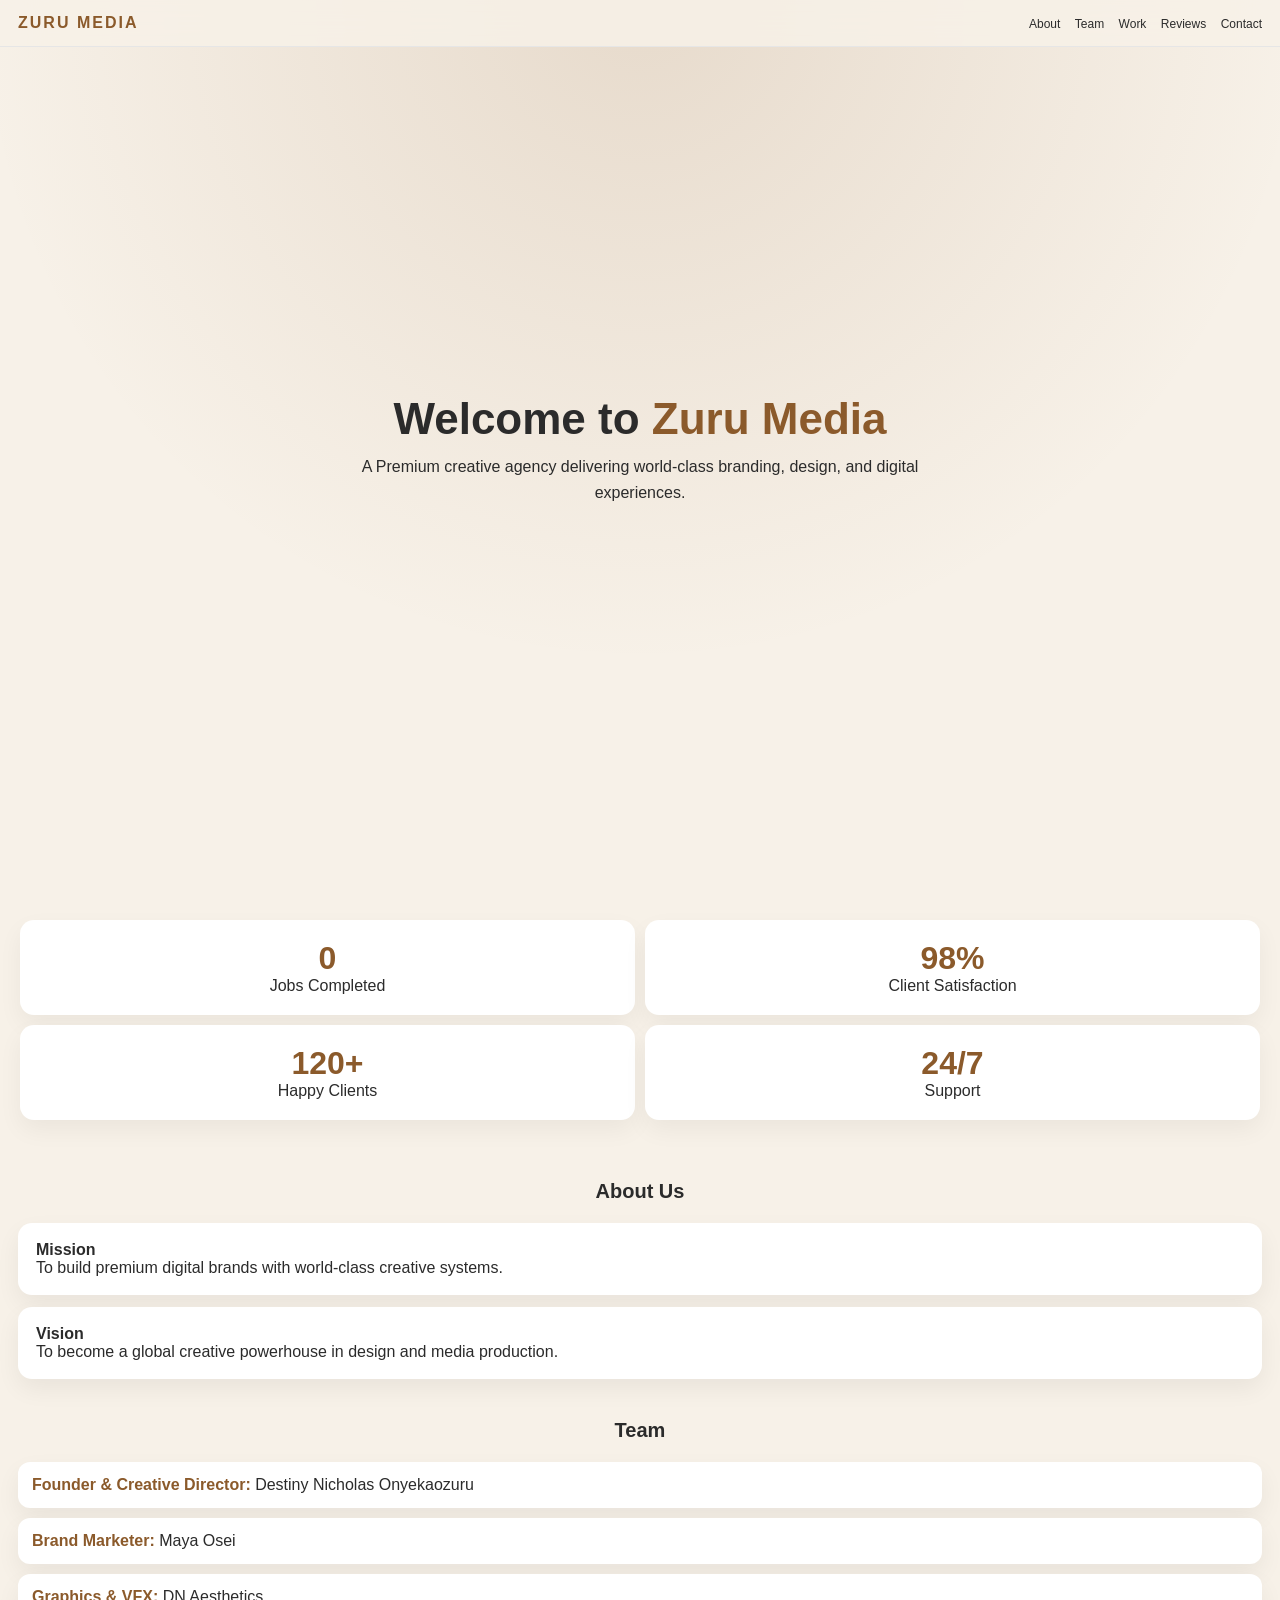
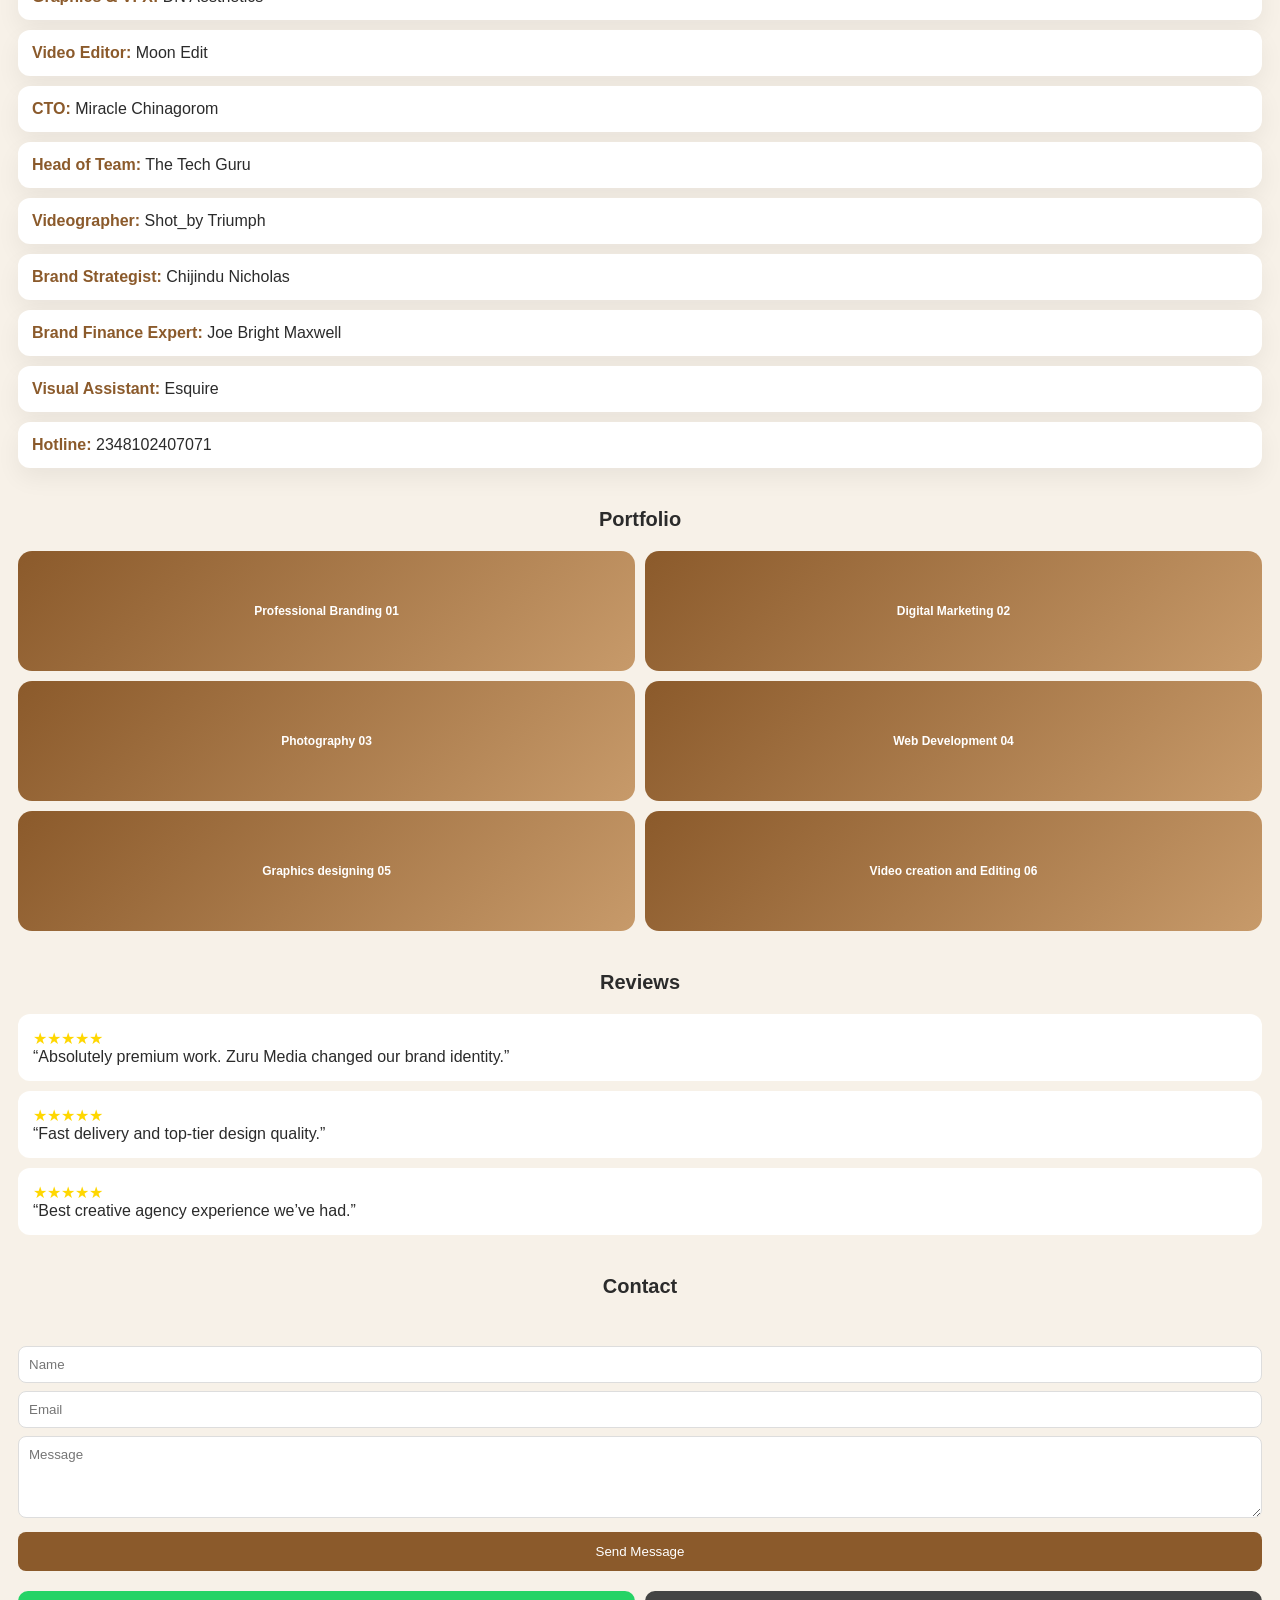
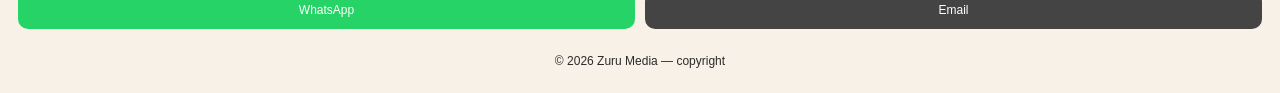
==== commit 0bbc5740: "Update index.html" ====
--- a/index.html
+++ b/index.html
@@ -413,7 +413,25 @@
 
 // CONTACT
 function send(){
-    alert("Message sent successfully to Zuru Media!");
+    let name = document.querySelector(".contact input:nth-of-type(1)").value;
+    let email = document.querySelector(".contact input:nth-of-type(2)").value;
+    let message = document.querySelector(".contact textarea").value;
+
+    let subject = "Message from Zuru Media Website - " + name;
+
+    let body = 
+`Name: ${name}
+Email: ${email}
+
+Message:
+${message}`;
+
+    let gmailLink = "https://mail.google.com/mail/?view=cm&fs=1&to=chijindunicholasdestiny05@gmail.com"
+        + "&su=" + encodeURIComponent(subject)
+        + "&body=" + encodeURIComponent(body);
+
+    window.open(gmailLink, "_blank");
+}
 }
 </script>
 
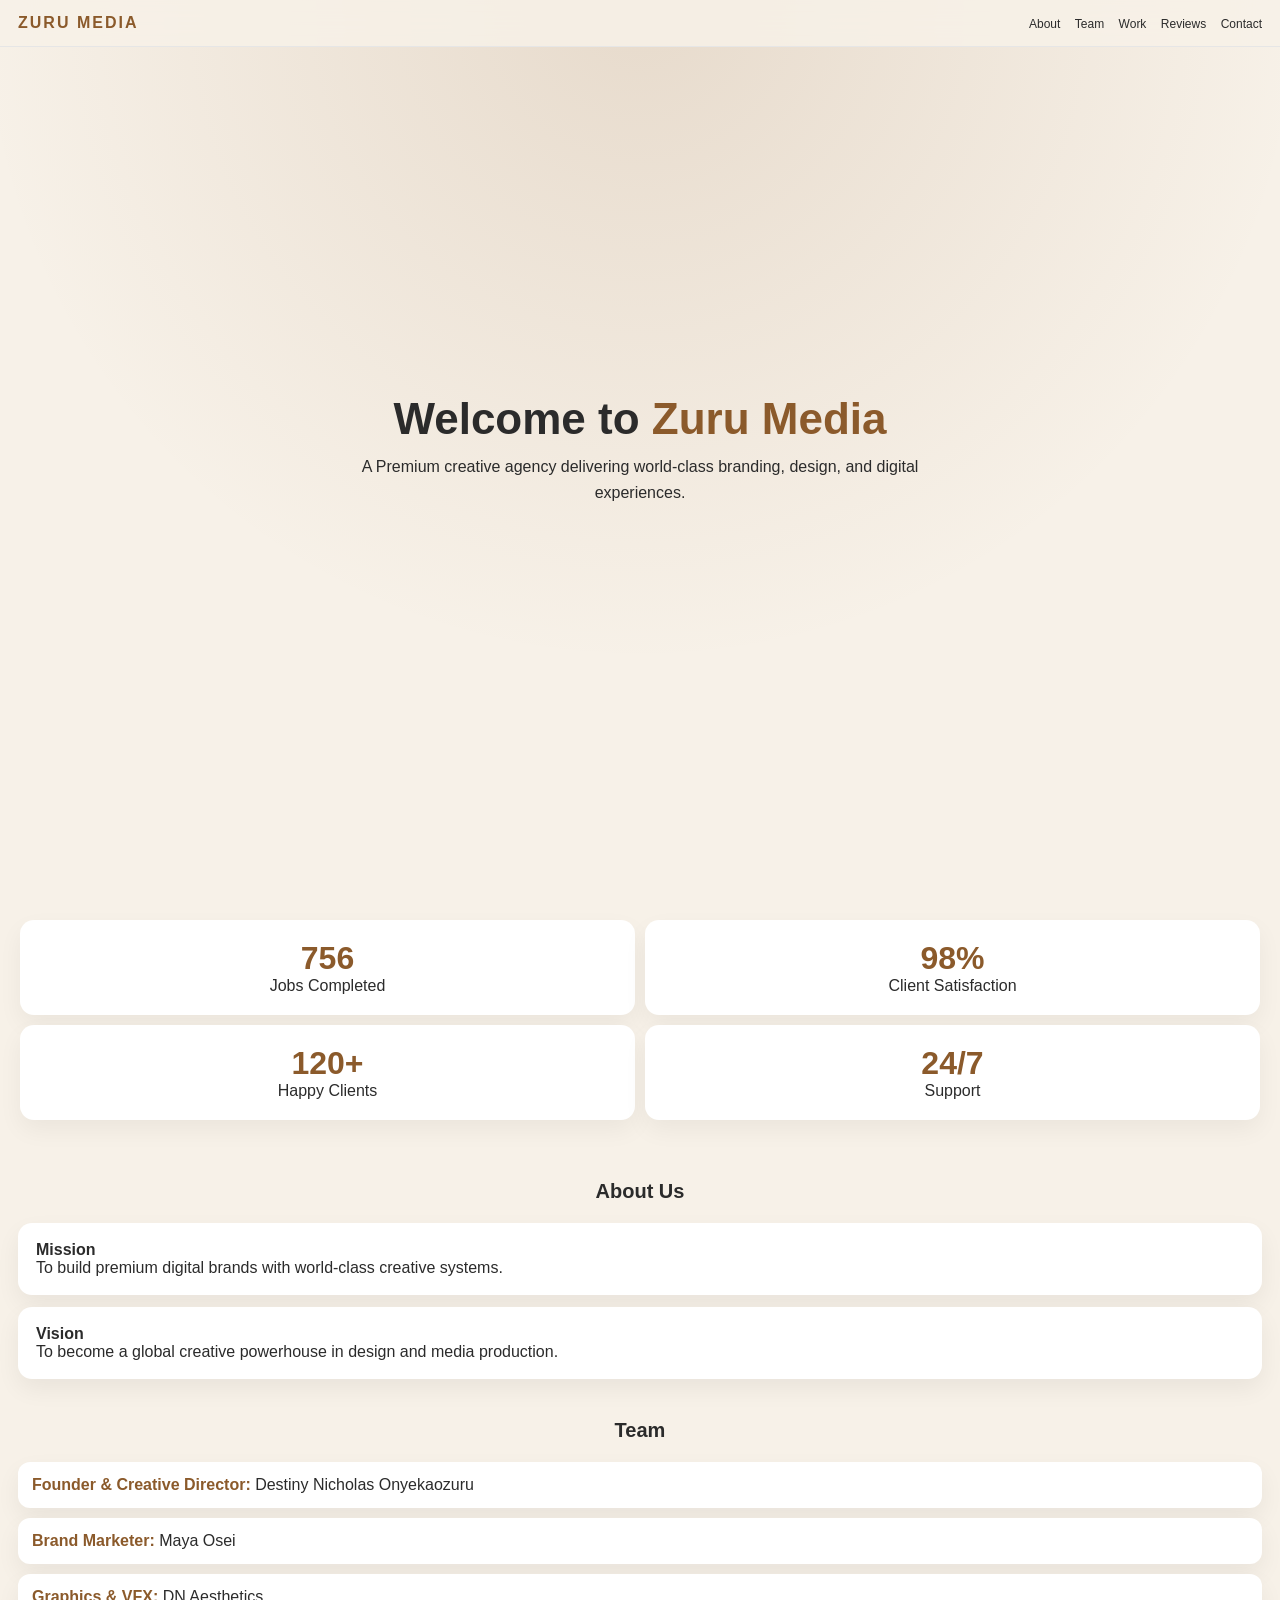
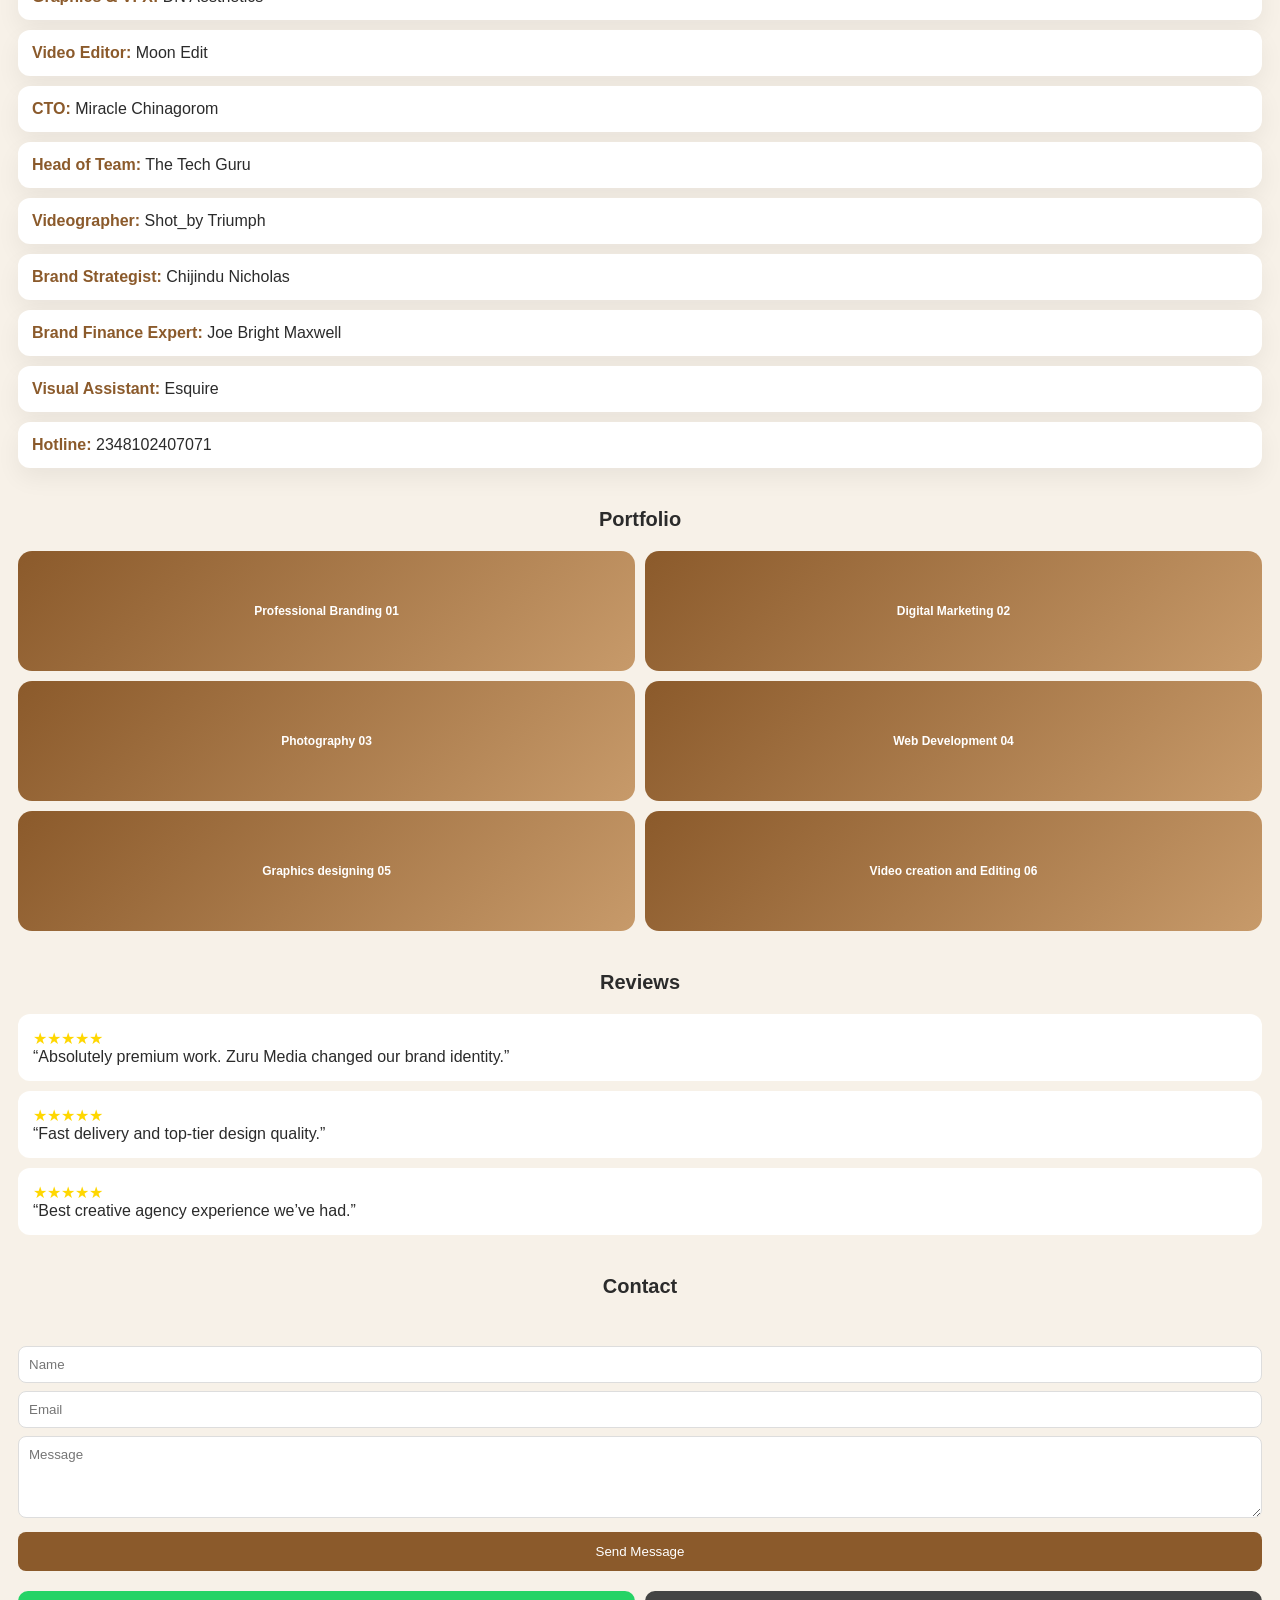
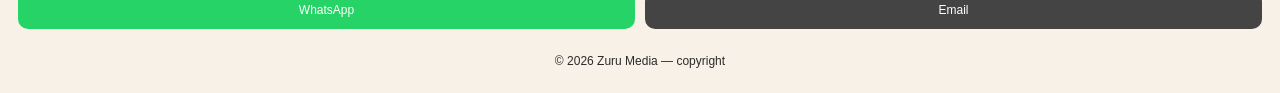
==== commit 0c848c81: "Update index.html" ====
--- a/index.html
+++ b/index.html
@@ -273,7 +273,7 @@
 <!-- STATS -->
 <div class="stats">
     <div class="stat">
-        <h2 id="jobs">0</h2>
+        <h2 id="jobs">756</h2>
         <p>Jobs Completed</p>
     </div>
 
